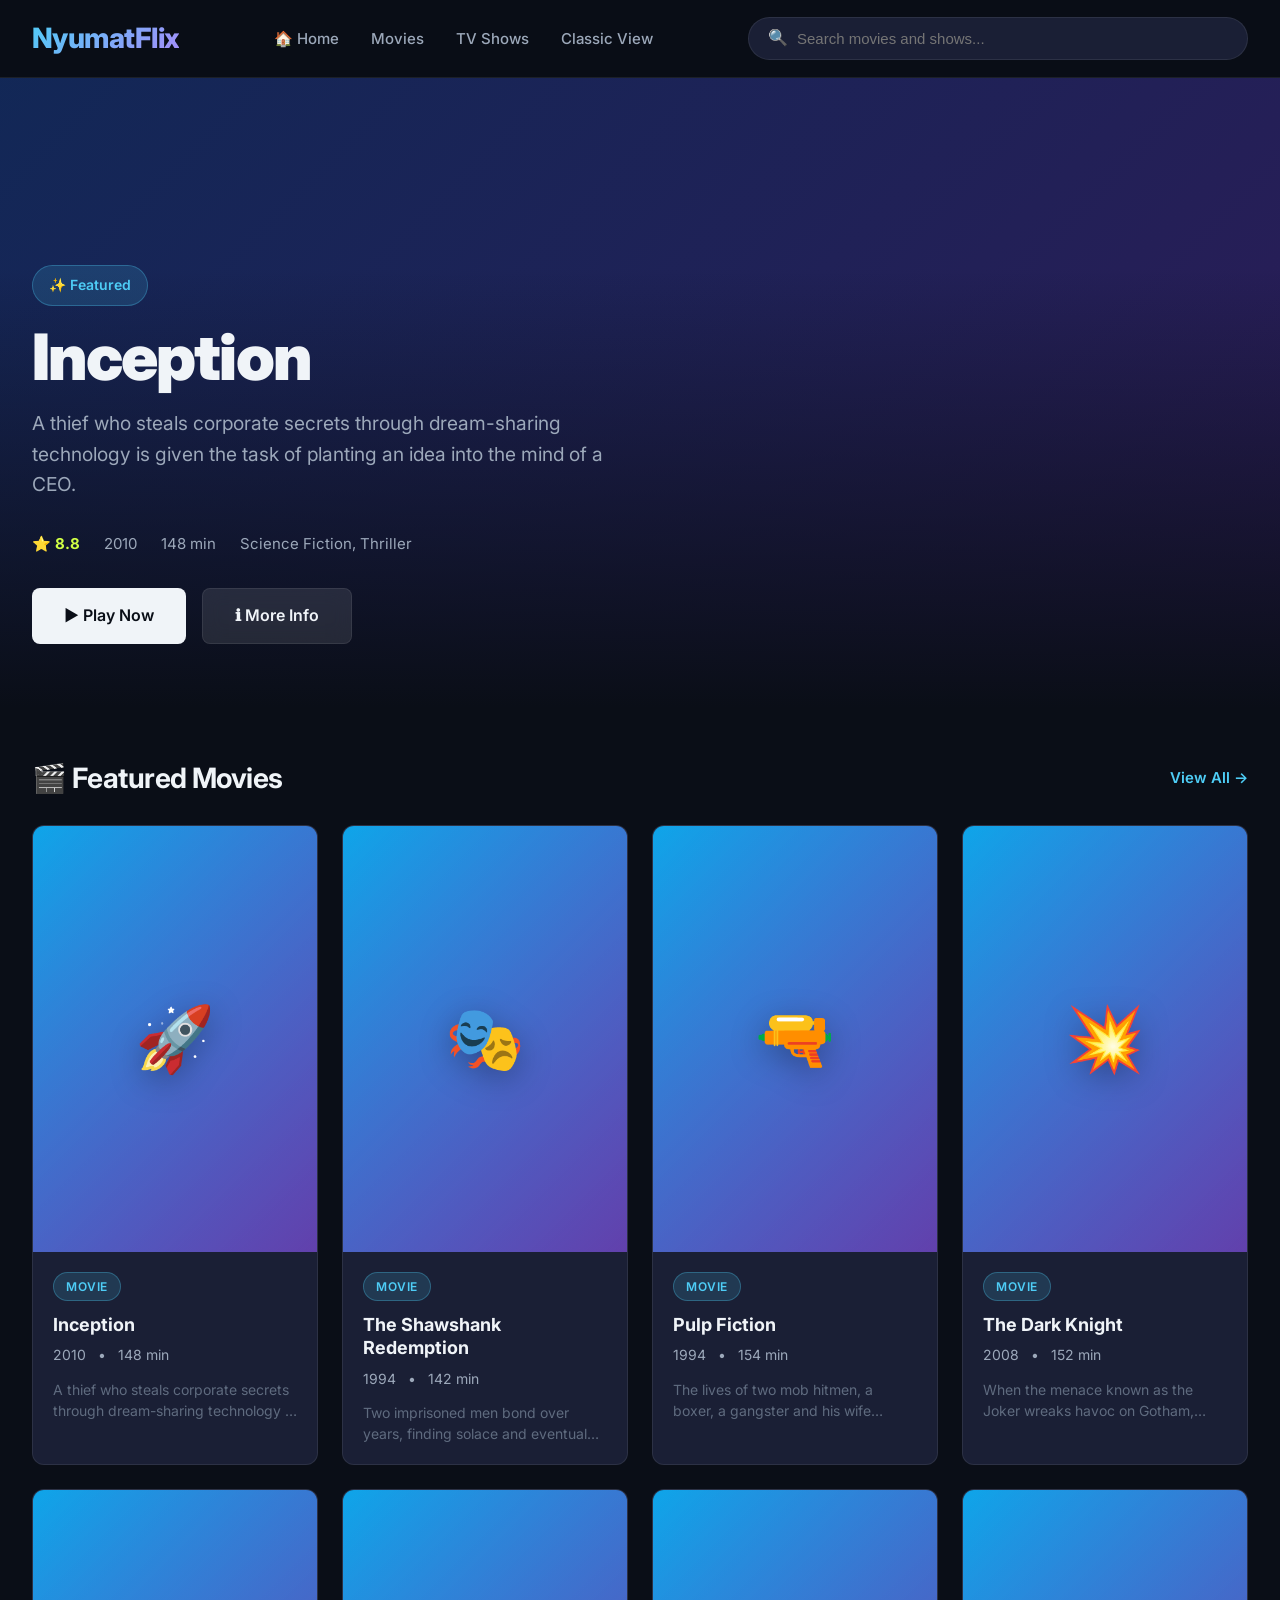
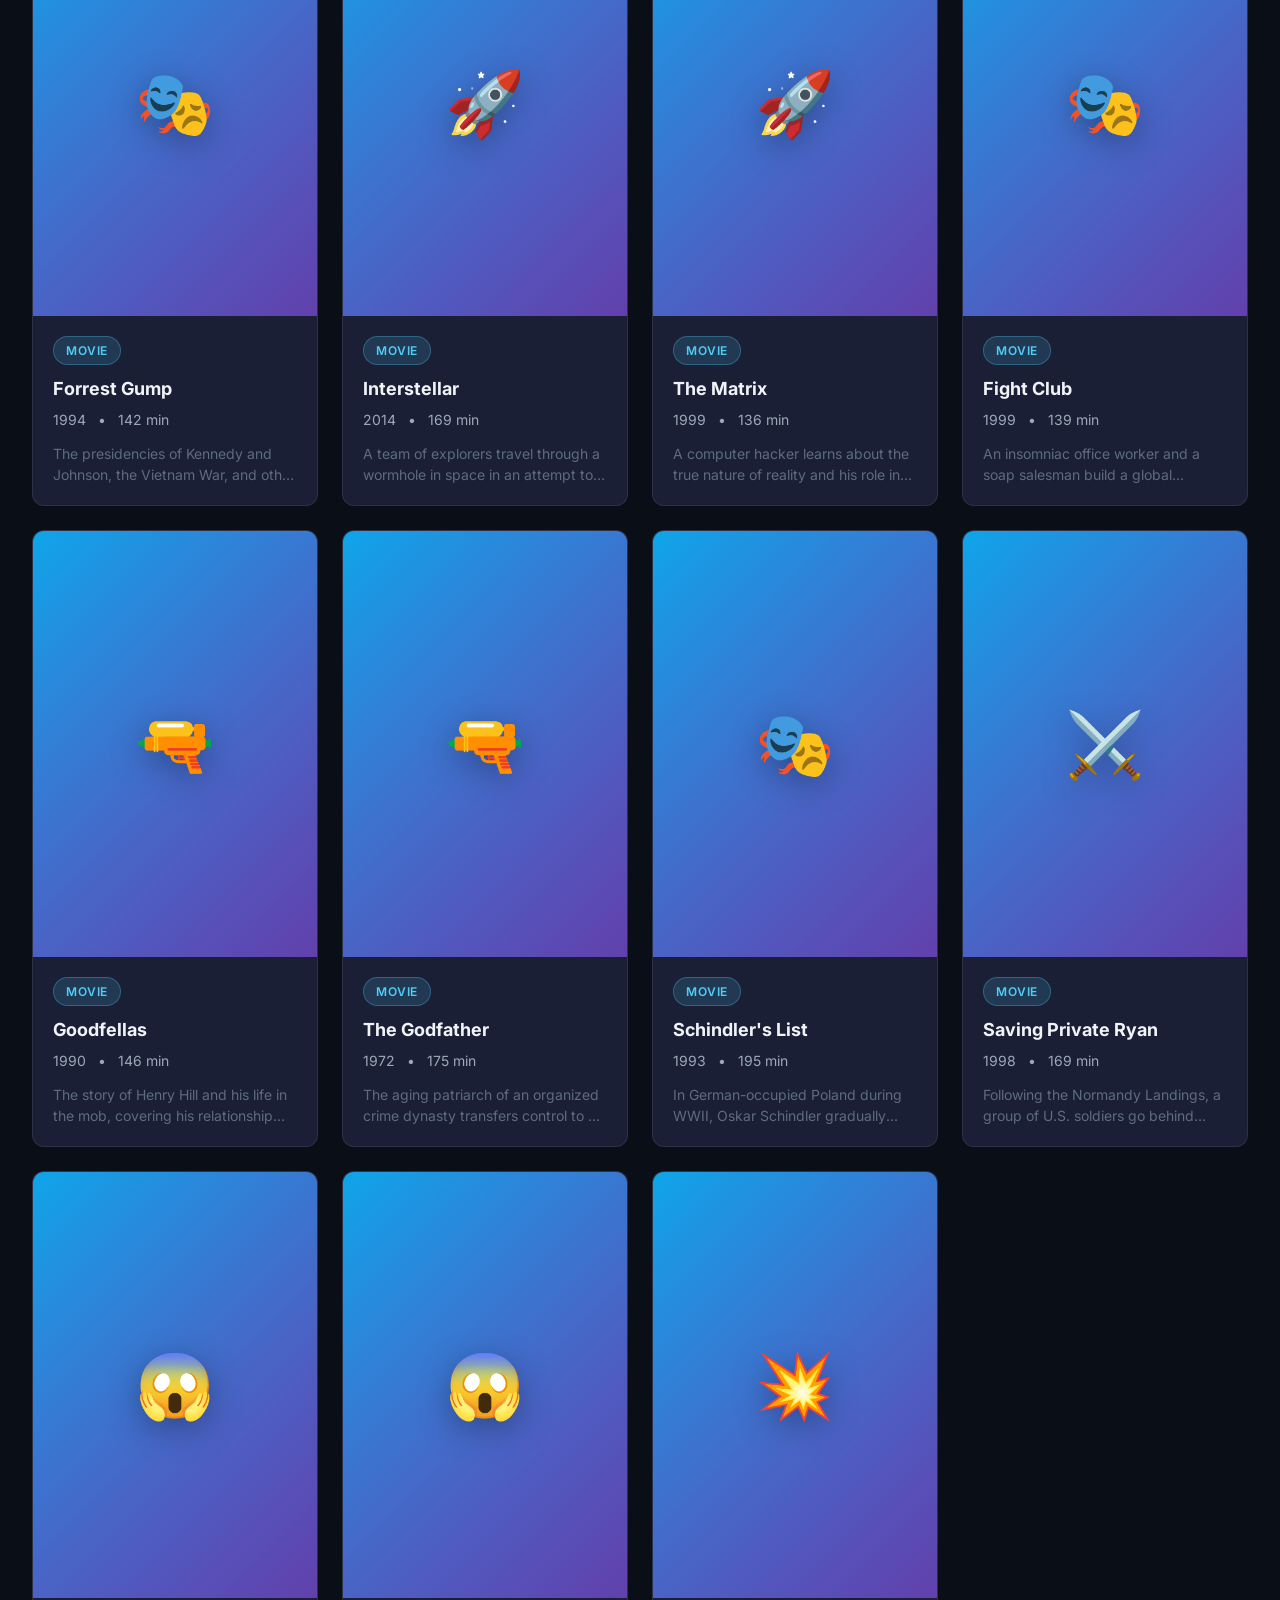
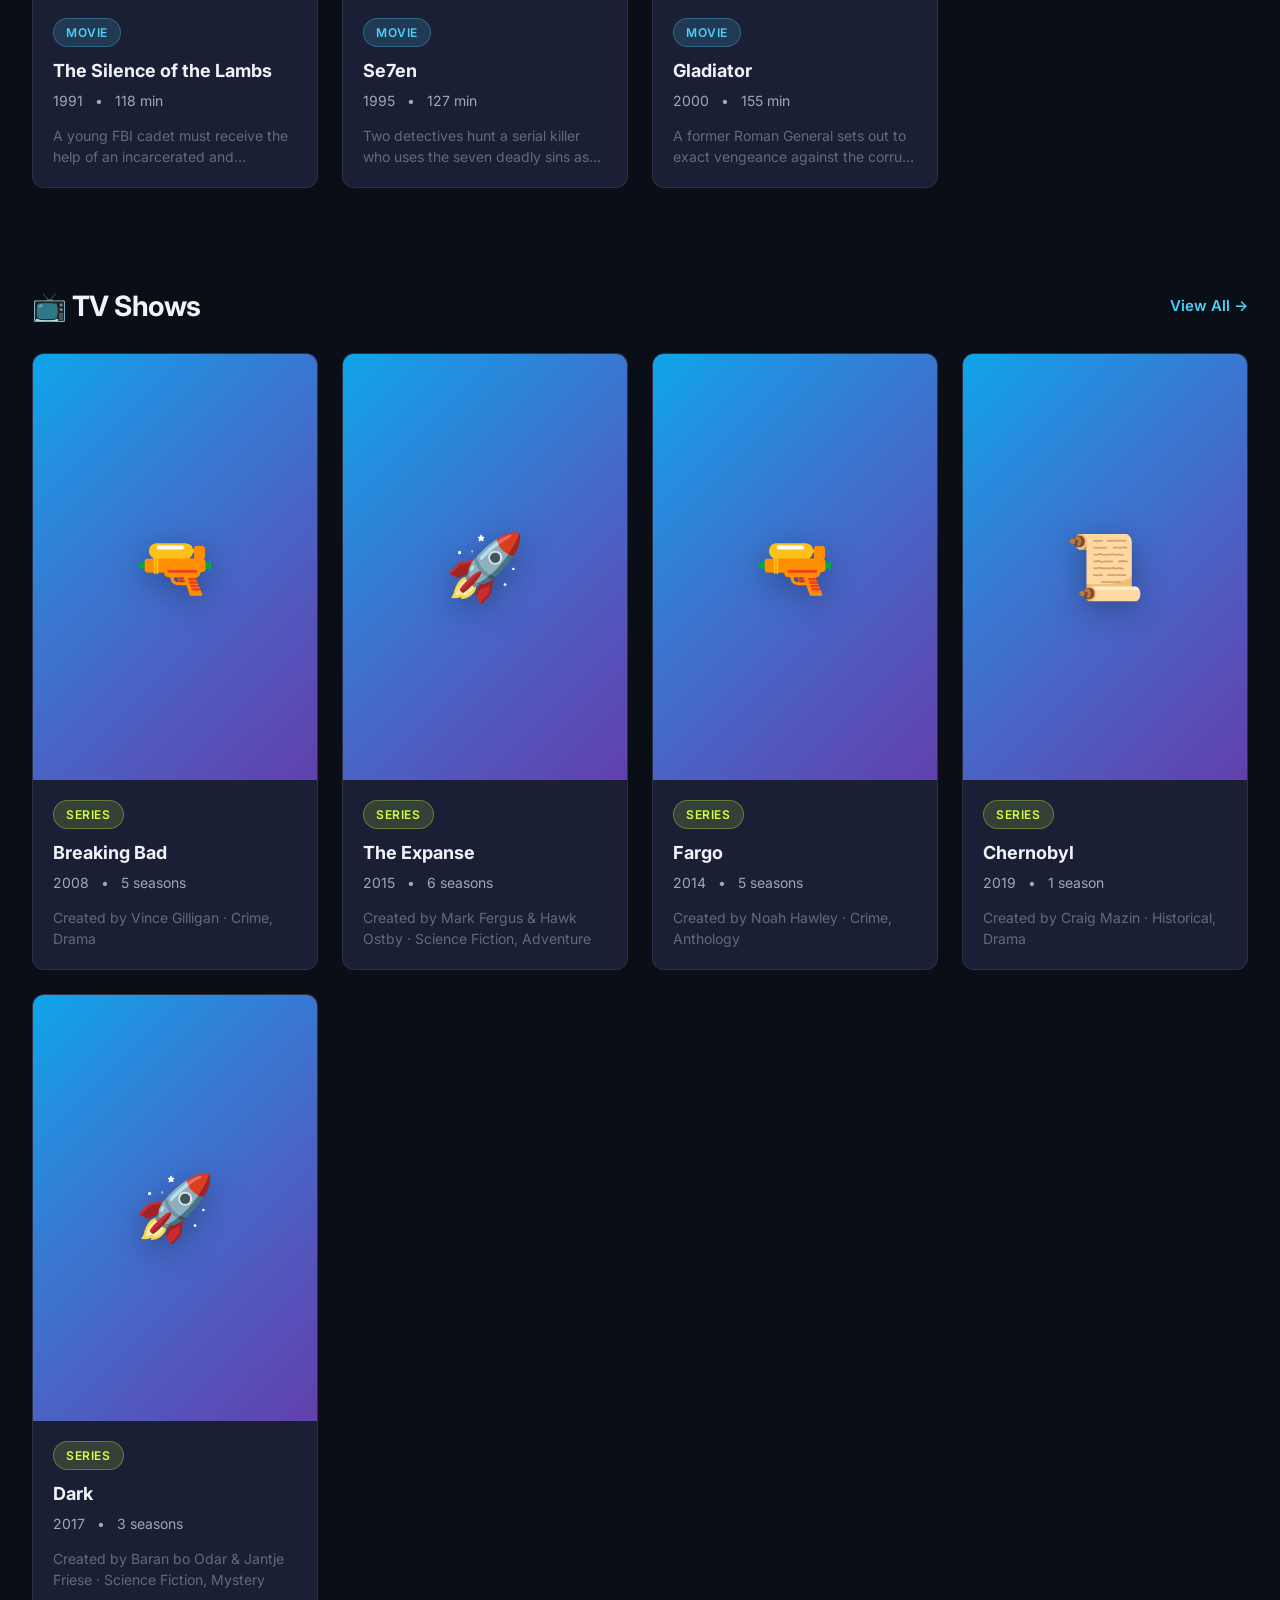
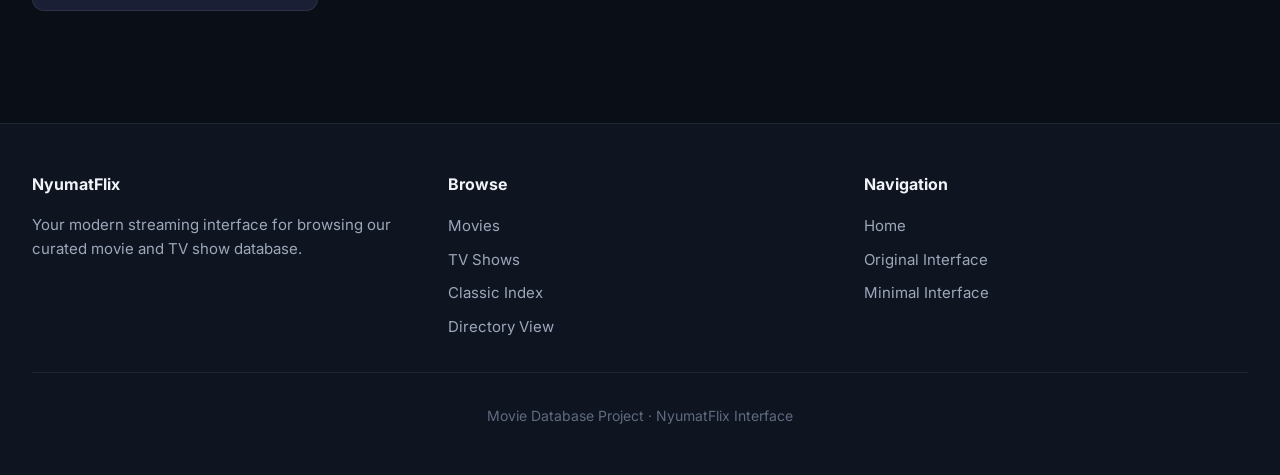
==== docs/erenflix.html @ 68221f4a "a" ====
<!DOCTYPE html>
<html lang="en">

<head>
    <meta charset="UTF-8">
    <meta name="viewport" content="width=device-width, initial-scale=1.0">
    <title>NyumatFlix · Watch Movies & TV Shows</title>
    <meta name="description"
        content="Browse our curated collection of movies and TV series in a modern, visually rich streaming interface.">
    <link rel="preconnect" href="https://fonts.googleapis.com">
    <link rel="preconnect" href="https://fonts.gstatic.com" crossorigin>
    <link href="https://fonts.googleapis.com/css2?family=Inter:wght@300;400;500;600;700;800;900&display=swap"
        rel="stylesheet">
    <style>
        :root {
            --bg: #0a0e17;
            --bg-secondary: #0f1421;
            --surface: #1a1f35;
            --surface-hover: #242b45;
            --text-primary: #f0f4f8;
            --text-secondary: #9ca8ba;
            --text-muted: #5f6b7f;
            --accent-blue: #4ecdf6;
            --accent-purple: #a78bfa;
            --accent-green: #d0ff45;
            --border: rgba(255, 255, 255, 0.08);
            --shadow: rgba(0, 0, 0, 0.5);
            --gradient-1: linear-gradient(135deg, #2563eb, #7c3aed);
            --gradient-2: linear-gradient(135deg, #0ea5e9, #8b5cf6);
            --gradient-3: linear-gradient(135deg, #ec4899, #f59e0b);
        }

        * {
            margin: 0;
            padding: 0;
            box-sizing: border-box;
        }

        html {
            scroll-behavior: smooth;
        }

        body {
            font-family: 'Inter', -apple-system, BlinkMacSystemFont, sans-serif;
            background: var(--bg);
            color: var(--text-primary);
            line-height: 1.6;
            overflow-x: hidden;
        }

        /* Navigation */
        nav {
            position: sticky;
            top: 0;
            z-index: 100;
            background: rgba(10, 14, 23, 0.95);
            backdrop-filter: blur(20px);
            border-bottom: 1px solid var(--border);
        }

        .nav-container {
            max-width: 1600px;
            margin: 0 auto;
            padding: 1rem 2rem;
            display: flex;
            align-items: center;
            justify-content: space-between;
            gap: 2rem;
        }

        .logo {
            font-size: 1.75rem;
            font-weight: 800;
            letter-spacing: -0.02em;
            background: linear-gradient(135deg, var(--accent-blue), var(--accent-purple));
            -webkit-background-clip: text;
            -webkit-text-fill-color: transparent;
            background-clip: text;
            text-decoration: none;
        }

        .nav-links {
            display: flex;
            gap: 2rem;
            list-style: none;
        }

        .nav-links a {
            color: var(--text-secondary);
            text-decoration: none;
            font-weight: 500;
            font-size: 0.9375rem;
            transition: color 0.3s ease;
        }

        .nav-links a:hover {
            color: var(--text-primary);
        }

        .search-box {
            flex: 1;
            max-width: 500px;
            position: relative;
        }

        .search-input {
            width: 100%;
            padding: 0.75rem 1.25rem 0.75rem 3rem;
            background: var(--surface);
            border: 1px solid var(--border);
            border-radius: 50px;
            color: var(--text-primary);
            font-size: 0.9375rem;
            transition: all 0.3s ease;
        }

        .search-input:focus {
            outline: none;
            border-color: var(--accent-blue);
            box-shadow: 0 0 0 3px rgba(78, 205, 246, 0.1);
        }

        .search-icon {
            position: absolute;
            left: 1.25rem;
            top: 50%;
            transform: translateY(-50%);
            color: var(--text-muted);
            pointer-events: none;
        }

        /* Hero Section */
        .hero {
            position: relative;
            height: 70vh;
            min-height: 500px;
            max-height: 800px;
            display: flex;
            align-items: flex-end;
            overflow: hidden;
        }

        .hero-bg {
            position: absolute;
            top: 0;
            left: 0;
            width: 100%;
            height: 100%;
            background: var(--gradient-1);
            opacity: 0.3;
        }

        .hero-gradient {
            position: absolute;
            bottom: 0;
            left: 0;
            width: 100%;
            height: 70%;
            background: linear-gradient(to top, var(--bg) 0%, transparent 100%);
        }

        .hero-content {
            position: relative;
            z-index: 2;
            max-width: 1600px;
            margin: 0 auto;
            padding: 0 2rem 4rem;
            width: 100%;
        }

        .hero-badge {
            display: inline-block;
            padding: 0.5rem 1rem;
            background: rgba(78, 205, 246, 0.15);
            border: 1px solid rgba(78, 205, 246, 0.3);
            border-radius: 50px;
            color: var(--accent-blue);
            font-size: 0.875rem;
            font-weight: 600;
            margin-bottom: 1rem;
        }

        .hero-title {
            font-size: clamp(2.5rem, 5vw, 4rem);
            font-weight: 900;
            letter-spacing: -0.03em;
            margin-bottom: 1rem;
            max-width: 800px;
            line-height: 1.1;
        }

        .hero-description {
            font-size: clamp(1rem, 1.5vw, 1.25rem);
            color: var(--text-secondary);
            max-width: 600px;
            margin-bottom: 2rem;
            line-height: 1.6;
        }

        .hero-meta {
            display: flex;
            align-items: center;
            gap: 1.5rem;
            flex-wrap: wrap;
            margin-bottom: 2rem;
        }

        .meta-item {
            display: flex;
            align-items: center;
            gap: 0.5rem;
            font-size: 0.9375rem;
            color: var(--text-secondary);
        }

        .rating {
            color: var(--accent-green);
            font-weight: 700;
        }

        .hero-buttons {
            display: flex;
            gap: 1rem;
            flex-wrap: wrap;
        }

        .btn {
            padding: 0.875rem 2rem;
            border-radius: 8px;
            font-weight: 600;
            font-size: 1rem;
            text-decoration: none;
            display: inline-flex;
            align-items: center;
            gap: 0.5rem;
            transition: all 0.3s ease;
            border: none;
            cursor: pointer;
        }

        .btn-primary {
            background: var(--text-primary);
            color: var(--bg);
        }

        .btn-primary:hover {
            background: var(--accent-blue);
            transform: translateY(-2px);
            box-shadow: 0 10px 30px rgba(78, 205, 246, 0.3);
        }

        .btn-secondary {
            background: rgba(255, 255, 255, 0.1);
            color: var(--text-primary);
            border: 1px solid var(--border);
            backdrop-filter: blur(10px);
        }

        .btn-secondary:hover {
            background: rgba(255, 255, 255, 0.15);
            transform: translateY(-2px);
        }

        /* Content Sections */
        .content-section {
            padding: 3rem 2rem;
            max-width: 1600px;
            margin: 0 auto;
        }

        .section-header {
            display: flex;
            justify-content: space-between;
            align-items: center;
            margin-bottom: 1.5rem;
        }

        .section-title {
            font-size: 1.75rem;
            font-weight: 700;
            letter-spacing: -0.02em;
        }

        .view-all {
            color: var(--accent-blue);
            text-decoration: none;
            font-size: 0.9375rem;
            font-weight: 600;
            display: flex;
            align-items: center;
            gap: 0.5rem;
            transition: gap 0.3s ease;
        }

        .view-all:hover {
            gap: 0.75rem;
        }

        /* Card Grid */
        .card-grid {
            display: grid;
            grid-template-columns: repeat(auto-fill, minmax(250px, 1fr));
            gap: 1.5rem;
        }

        .content-card {
            position: relative;
            background: var(--surface);
            border-radius: 12px;
            overflow: hidden;
            transition: all 0.3s cubic-bezier(0.4, 0, 0.2, 1);
            border: 1px solid var(--border);
            cursor: pointer;
        }

        .content-card:hover {
            transform: translateY(-8px);
            box-shadow: 0 20px 40px var(--shadow);
            border-color: var(--accent-blue);
        }

        .card-image {
            width: 100%;
            aspect-ratio: 2/3;
            background: var(--gradient-2);
            display: flex;
            align-items: center;
            justify-content: center;
            font-size: 4rem;
            position: relative;
            overflow: hidden;
        }

        .card-image::before {
            content: '';
            position: absolute;
            top: 0;
            left: 0;
            width: 100%;
            height: 100%;
            background: linear-gradient(135deg, transparent 0%, rgba(0, 0, 0, 0.3) 100%);
        }

        .card-content {
            padding: 1.25rem;
        }

        .card-type {
            display: inline-block;
            padding: 0.25rem 0.75rem;
            background: rgba(78, 205, 246, 0.15);
            border: 1px solid rgba(78, 205, 246, 0.3);
            border-radius: 50px;
            color: var(--accent-blue);
            font-size: 0.75rem;
            font-weight: 600;
            text-transform: uppercase;
            letter-spacing: 0.05em;
            margin-bottom: 0.75rem;
        }

        .card-type.series {
            background: rgba(208, 255, 69, 0.15);
            border-color: rgba(208, 255, 69, 0.3);
            color: var(--accent-green);
        }

        .card-title {
            font-size: 1.125rem;
            font-weight: 700;
            margin-bottom: 0.5rem;
            line-height: 1.3;
        }

        .card-meta {
            display: flex;
            align-items: center;
            gap: 0.75rem;
            font-size: 0.875rem;
            color: var(--text-secondary);
            margin-bottom: 0.75rem;
        }

        .card-description {
            font-size: 0.875rem;
            color: var(--text-muted);
            line-height: 1.5;
            display: -webkit-box;
            -webkit-line-clamp: 2;
            -webkit-box-orient: vertical;
            overflow: hidden;
        }

        /* Horizontal Scroll */
        .scroll-container {
            display: flex;
            gap: 1.5rem;
            overflow-x: auto;
            scroll-behavior: smooth;
            padding-bottom: 1rem;
            scrollbar-width: thin;
            scrollbar-color: var(--surface-hover) var(--surface);
        }

        .scroll-container::-webkit-scrollbar {
            height: 8px;
        }

        .scroll-container::-webkit-scrollbar-track {
            background: var(--surface);
            border-radius: 4px;
        }

        .scroll-container::-webkit-scrollbar-thumb {
            background: var(--surface-hover);
            border-radius: 4px;
        }

        .scroll-container::-webkit-scrollbar-thumb:hover {
            background: var(--text-muted);
        }

        .scroll-card {
            min-width: 280px;
            flex-shrink: 0;
        }

        /* Footer */
        footer {
            background: var(--bg-secondary);
            border-top: 1px solid var(--border);
            padding: 3rem 2rem;
            margin-top: 4rem;
        }

        .footer-content {
            max-width: 1600px;
            margin: 0 auto;
            display: grid;
            grid-template-columns: repeat(auto-fit, minmax(250px, 1fr));
            gap: 2rem;
        }

        .footer-section h3 {
            font-size: 1rem;
            font-weight: 700;
            margin-bottom: 1rem;
            color: var(--text-primary);
        }

        .footer-links {
            list-style: none;
            display: flex;
            flex-direction: column;
            gap: 0.5rem;
        }

        .footer-links a {
            color: var(--text-secondary);
            text-decoration: none;
            font-size: 0.9375rem;
            transition: color 0.3s ease;
        }

        .footer-links a:hover {
            color: var(--accent-blue);
        }

        .footer-bottom {
            max-width: 1600px;
            margin: 2rem auto 0;
            padding-top: 2rem;
            border-top: 1px solid var(--border);
            text-align: center;
            color: var(--text-muted);
            font-size: 0.875rem;
        }

        /* Responsive */
        @media (max-width: 768px) {
            .nav-container {
                padding: 1rem;
                flex-wrap: wrap;
            }

            .search-box {
                order: 3;
                width: 100%;
                max-width: none;
            }

            .nav-links {
                gap: 1rem;
                font-size: 0.875rem;
            }

            .hero-content {
                padding: 0 1rem 3rem;
            }

            .content-section {
                padding: 2rem 1rem;
            }

            .card-grid {
                grid-template-columns: repeat(auto-fill, minmax(180px, 1fr));
                gap: 1rem;
            }
        }

        /* Loading State */
        .loading {
            text-align: center;
            padding: 4rem 2rem;
            color: var(--text-secondary);
        }

        .spinner {
            width: 50px;
            height: 50px;
            border: 3px solid var(--border);
            border-top-color: var(--accent-blue);
            border-radius: 50%;
            animation: spin 1s linear infinite;
            margin: 0 auto 1rem;
        }

        @keyframes spin {
            to {
                transform: rotate(360deg);
            }
        }
    </style>
</head>

<body>
    <!-- Navigation -->
    <nav>
        <div class="nav-container">
            <a href="index.html" class="logo">NyumatFlix</a>
            <ul class="nav-links">
                <li><a href="index.html">🏠 Home</a></li>
                <li><a href="#movies">Movies</a></li>
                <li><a href="#series">TV Shows</a></li>
                <li><a href="original.html">Classic View</a></li>
            </ul>
            <div class="search-box">
                <span class="search-icon">🔍</span>
                <input type="search" class="search-input" id="searchInput" placeholder="Search movies and shows..."
                    autocomplete="off">
            </div>
        </div>
    </nav>

    <!-- Hero Section -->
    <section class="hero" id="hero">
        <div class="hero-bg"></div>
        <div class="hero-gradient"></div>
        <div class="hero-content">
            <span class="hero-badge">✨ Featured</span>
            <h1 class="hero-title" id="heroTitle">Loading...</h1>
            <p class="hero-description" id="heroDescription">Loading description...</p>
            <div class="hero-meta">
                <div class="meta-item">
                    <span class="rating" id="heroRating">⭐ 8.8</span>
                </div>
                <div class="meta-item" id="heroYear">2010</div>
                <div class="meta-item" id="heroDuration">148 min</div>
                <div class="meta-item" id="heroGenre">Thriller</div>
            </div>
            <div class="hero-buttons">
                <a href="#" class="btn btn-primary">
                    ▶ Play Now
                </a>
                <a href="#movies" class="btn btn-secondary">
                    ℹ More Info
                </a>
            </div>
        </div>
    </section>

    <!-- Movies Section -->
    <section class="content-section" id="movies">
        <div class="section-header">
            <h2 class="section-title">🎬 Featured Movies</h2>
            <a href="#" class="view-all">View All →</a>
        </div>
        <div class="card-grid" id="moviesGrid">
            <div class="loading">
                <div class="spinner"></div>
                <p>Loading movies...</p>
            </div>
        </div>
    </section>

    <!-- Series Section -->
    <section class="content-section" id="series">
        <div class="section-header">
            <h2 class="section-title">📺 TV Shows</h2>
            <a href="#" class="view-all">View All →</a>
        </div>
        <div class="card-grid" id="seriesGrid">
            <div class="loading">
                <div class="spinner"></div>
                <p>Loading TV shows...</p>
            </div>
        </div>
    </section>

    <!-- Footer -->
    <footer>
        <div class="footer-content">
            <div class="footer-section">
                <h3>NyumatFlix</h3>
                <p style="color: var(--text-secondary); font-size: 0.9375rem; line-height: 1.6;">
                    Your modern streaming interface for browsing our curated movie and TV show database.
                </p>
            </div>
            <div class="footer-section">
                <h3>Browse</h3>
                <ul class="footer-links">
                    <li><a href="#movies">Movies</a></li>
                    <li><a href="#series">TV Shows</a></li>
                    <li><a href="original.html">Classic Index</a></li>
                    <li><a href="sargarmi.html">Directory View</a></li>
                </ul>
            </div>
            <div class="footer-section">
                <h3>Navigation</h3>
                <ul class="footer-links">
                    <li><a href="index.html">Home</a></li>
                    <li><a href="original.html">Original Interface</a></li>
                    <li><a href="sargarmi.html">Minimal Interface</a></li>
                </ul>
            </div>
        </div>
        <div class="footer-bottom">
            <p>Movie Database Project · NyumatFlix Interface</p>
        </div>
    </footer>

    <script>
        // Genre mapping for movies
        const movieGenres = {
            "Inception": ["Science Fiction", "Thriller"],
            "The Shawshank Redemption": ["Drama"],
            "Pulp Fiction": ["Crime", "Drama"],
            "The Dark Knight": ["Action", "Crime"],
            "Forrest Gump": ["Drama", "Romance"],
            "Interstellar": ["Science Fiction", "Adventure"],
            "The Matrix": ["Science Fiction", "Action"],
            "Fight Club": ["Drama", "Thriller"],
            "Goodfellas": ["Crime", "Drama"],
            "The Godfather": ["Crime", "Drama"],
            "Schindler's List": ["Drama", "Historical"],
            "Saving Private Ryan": ["War", "Drama"],
            "The Silence of the Lambs": ["Thriller", "Crime"],
            "Se7en": ["Thriller", "Crime"],
            "Gladiator": ["Action", "Historical"]
        };

        const movieEmojis = {
            "Science Fiction": "🚀",
            "Drama": "🎭",
            "Crime": "🔫",
            "Action": "💥",
            "Thriller": "😱",
            "Romance": "❤️",
            "Adventure": "🗺️",
            "War": "⚔️",
            "Historical": "📜"
        };

        let allMovies = [];
        let allSeries = [];

        // Load data
        async function loadData() {
            try {
                const [moviesRes, seriesRes] = await Promise.all([
                    fetch('data/movies.json'),
                    fetch('data/series.json')
                ]);

                allMovies = await moviesRes.json();
                allSeries = await seriesRes.json();

                renderHero();
                renderMovies(allMovies);
                renderSeries(allSeries);
            } catch (error) {
                console.error('Error loading data:', error);
            }
        }

        // Render hero section
        function renderHero() {
            if (allMovies.length === 0) return;

            // Use first movie as featured
            const featured = allMovies[0];
            const genres = movieGenres[featured.title] || ["Drama"];

            document.getElementById('heroTitle').textContent = featured.title;
            document.getElementById('heroDescription').textContent = featured.plot_summary;
            document.getElementById('heroYear').textContent = featured.release_year;
            document.getElementById('heroDuration').textContent = `${featured.duration_minutes} min`;
            document.getElementById('heroGenre').textContent = genres.join(', ');
        }

        // Render movies
        function renderMovies(movies) {
            const grid = document.getElementById('moviesGrid');
            grid.innerHTML = '';

            movies.forEach(movie => {
                const genres = movieGenres[movie.title] || ["Unclassified"];
                const primaryGenre = genres[0];
                const emoji = movieEmojis[primaryGenre] || "🎬";

                const card = document.createElement('div');
                card.className = 'content-card';
                card.innerHTML = `
                    <div class="card-image">
                        <span style="filter: drop-shadow(0 8px 16px rgba(0,0,0,0.3));">${emoji}</span>
                    </div>
                    <div class="card-content">
                        <span class="card-type">Movie</span>
                        <h3 class="card-title">${movie.title}</h3>
                        <div class="card-meta">
                            <span>${movie.release_year}</span>
                            <span>•</span>
                            <span>${movie.duration_minutes} min</span>
                        </div>
                        <p class="card-description">${movie.plot_summary}</p>
                    </div>
                `;
                grid.appendChild(card);
            });
        }

        // Render series
        function renderSeries(series) {
            const grid = document.getElementById('seriesGrid');
            grid.innerHTML = '';

            series.forEach(show => {
                const primaryGenre = show.categories[0] || "Drama";
                const emoji = movieEmojis[primaryGenre] || "📺";

                const card = document.createElement('div');
                card.className = 'content-card';
                card.innerHTML = `
                    <div class="card-image">
                        <span style="filter: drop-shadow(0 8px 16px rgba(0,0,0,0.3));">${emoji}</span>
                    </div>
                    <div class="card-content">
                        <span class="card-type series">Series</span>
                        <h3 class="card-title">${show.title}</h3>
                        <div class="card-meta">
                            <span>${show.release_year}</span>
                            <span>•</span>
                            <span>${show.seasons} season${show.seasons > 1 ? 's' : ''}</span>
                        </div>
                        <p class="card-description">Created by ${show.steward} · ${show.categories.join(', ')}</p>
                    </div>
                `;
                grid.appendChild(card);
            });
        }

        // Search functionality
        document.getElementById('searchInput').addEventListener('input', (e) => {
            const query = e.target.value.toLowerCase().trim();

            if (!query) {
                renderMovies(allMovies);
                renderSeries(allSeries);
                return;
            }

            const filteredMovies = allMovies.filter(movie =>
                movie.title.toLowerCase().includes(query) ||
                movie.director_name.toLowerCase().includes(query) ||
                movie.plot_summary.toLowerCase().includes(query)
            );

            const filteredSeries = allSeries.filter(show =>
                show.title.toLowerCase().includes(query) ||
                show.steward.toLowerCase().includes(query) ||
                show.categories.some(cat => cat.toLowerCase().includes(query))
            );

            renderMovies(filteredMovies);
            renderSeries(filteredSeries);
        });

        // Load data on page load
        loadData();
    </script>
</body>

</html>
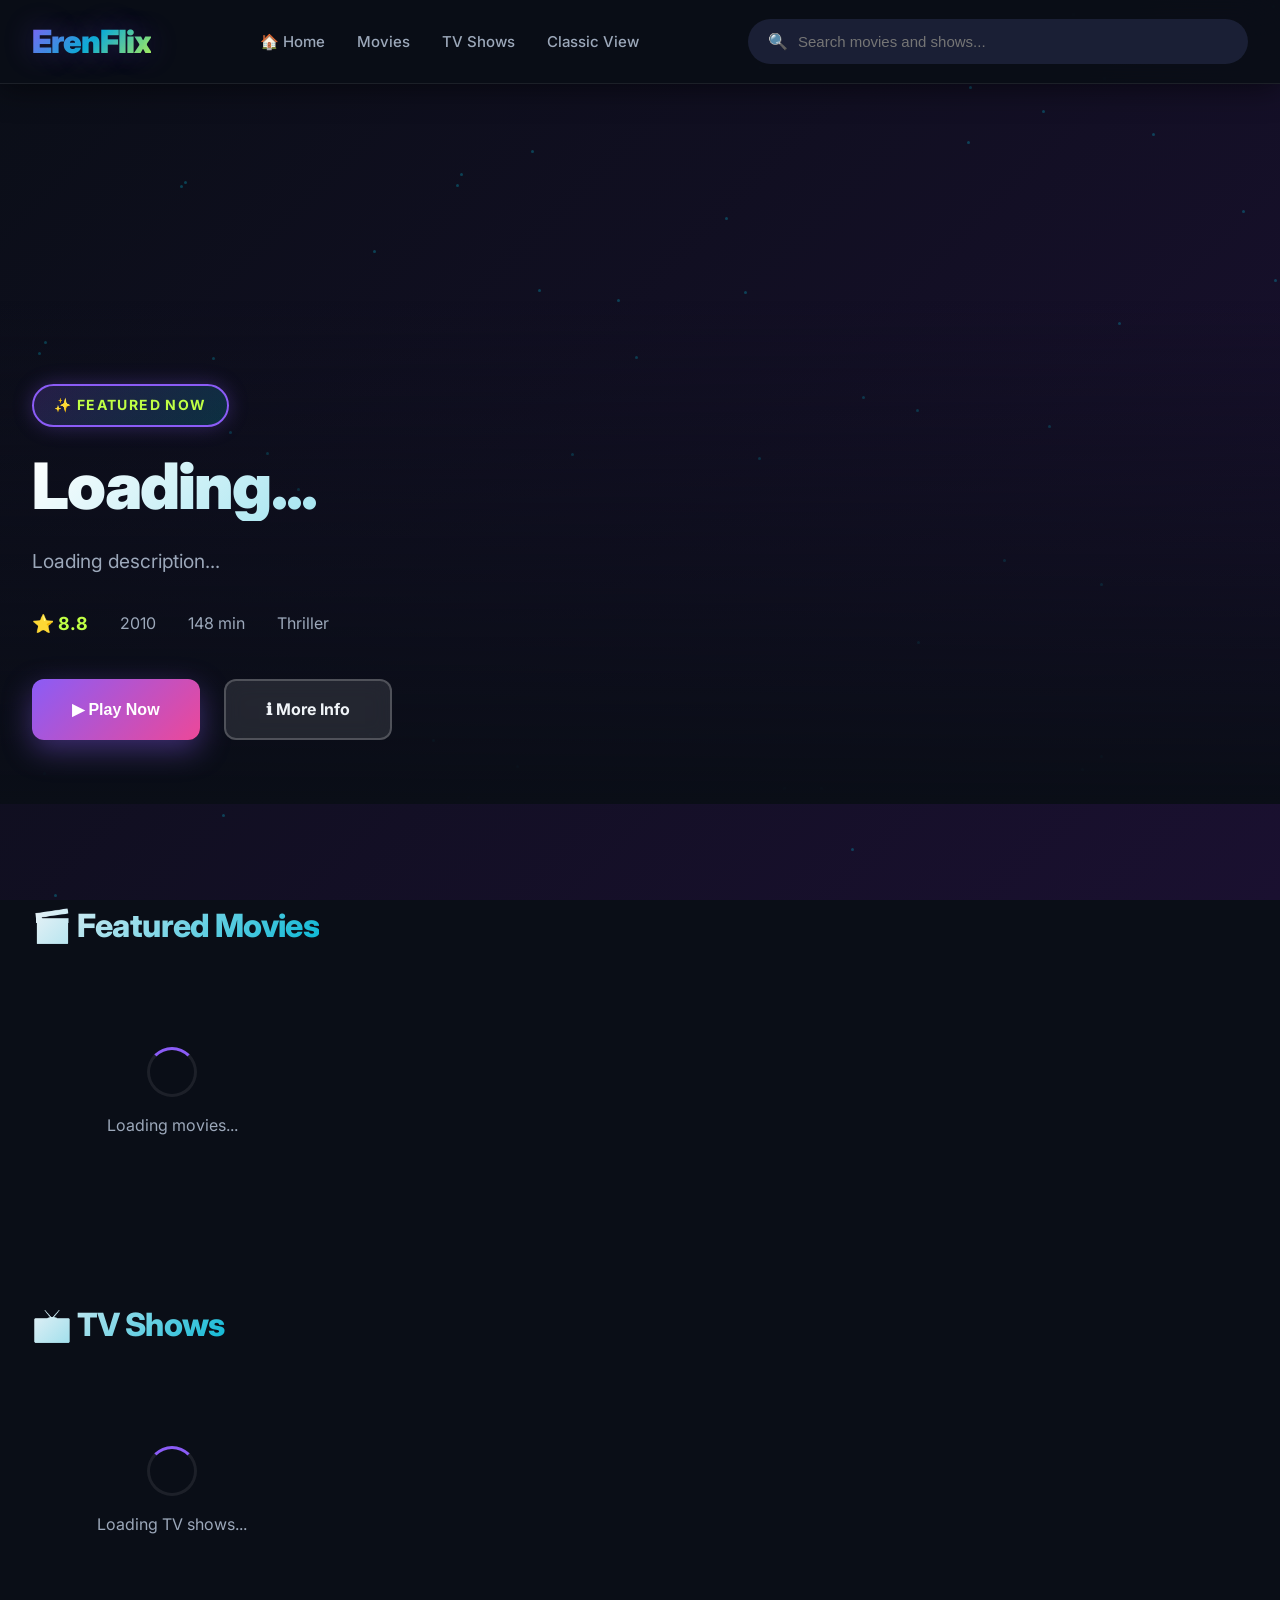
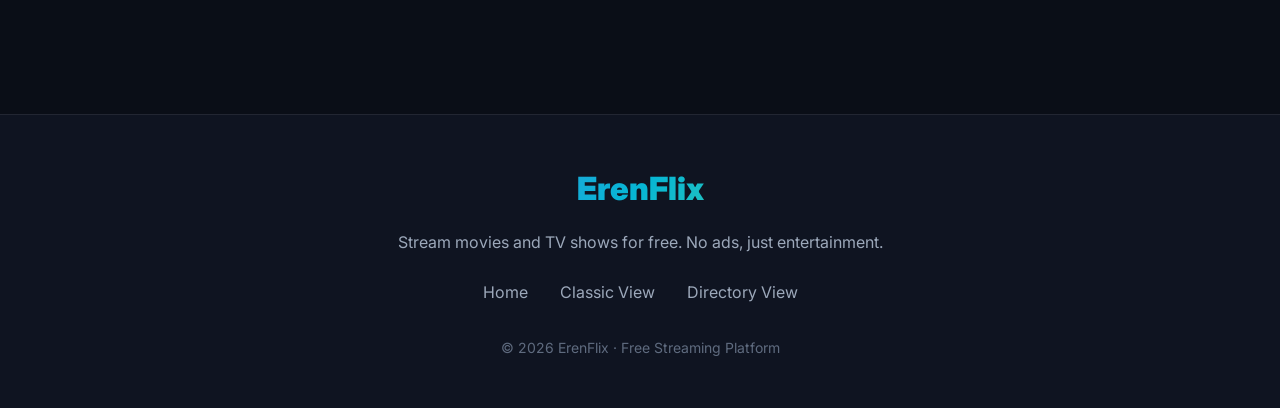
==== commit c014299b: "a" ====
--- a/docs/erenflix.html
+++ b/docs/erenflix.html
@@ -4,30 +4,33 @@
 <head>
     <meta charset="UTF-8">
     <meta name="viewport" content="width=device-width, initial-scale=1.0">
-    <title>NyumatFlix · Watch Movies & TV Shows</title>
+    <title>ErenFlix · Stream Movies & TV Shows Free</title>
     <meta name="description"
-        content="Browse our curated collection of movies and TV series in a modern, visually rich streaming interface.">
+        content="Stream movies and TV shows for free with ErenFlix. No ads, no subscriptions, just entertainment.">
     <link rel="preconnect" href="https://fonts.googleapis.com">
     <link rel="preconnect" href="https://fonts.gstatic.com" crossorigin>
     <link href="https://fonts.googleapis.com/css2?family=Inter:wght@300;400;500;600;700;800;900&display=swap"
         rel="stylesheet">
     <style>
         :root {
-            --bg: #0a0e17;
+            --bg-primary: #0a0e17;
             --bg-secondary: #0f1421;
             --surface: #1a1f35;
             --surface-hover: #242b45;
             --text-primary: #f0f4f8;
             --text-secondary: #9ca8ba;
             --text-muted: #5f6b7f;
-            --accent-blue: #4ecdf6;
-            --accent-purple: #a78bfa;
-            --accent-green: #d0ff45;
+
+            /* ErenFlix Brand Colors */
+            --erenflix-purple: #8b5cf6;
+            --erenflix-cyan: #06b6d4;
+            --erenflix-lime: #c0ff45;
+            --erenflix-pink: #ec4899;
+
             --border: rgba(255, 255, 255, 0.08);
             --shadow: rgba(0, 0, 0, 0.5);
-            --gradient-1: linear-gradient(135deg, #2563eb, #7c3aed);
-            --gradient-2: linear-gradient(135deg, #0ea5e9, #8b5cf6);
-            --gradient-3: linear-gradient(135deg, #ec4899, #f59e0b);
+            --glow-purple: rgba(139, 92, 246, 0.3);
+            --glow-cyan: rgba(6, 182, 212, 0.3);
         }
 
         * {
@@ -42,10 +45,76 @@
 
         body {
             font-family: 'Inter', -apple-system, BlinkMacSystemFont, sans-serif;
-            background: var(--bg);
+            background: var(--bg-primary);
             color: var(--text-primary);
             line-height: 1.6;
             overflow-x: hidden;
+        }
+
+        /* Animated Background */
+        .bg-animation {
+            position: fixed;
+            top: 0;
+            left: 0;
+            width: 100%;
+            height: 100%;
+            z-index: -1;
+            background: linear-gradient(135deg, #0a0e17 0%, #1a1030 50%, #0a0e17 100%);
+            background-size: 200% 200%;
+            animation: gradientShift 20s ease infinite;
+        }
+
+        @keyframes gradientShift {
+
+            0%,
+            100% {
+                background-position: 0% 50%;
+            }
+
+            50% {
+                background-position: 100% 50%;
+            }
+        }
+
+        /* Floating particles */
+        .particles {
+            position: fixed;
+            width: 100%;
+            height: 100%;
+            top: 0;
+            left: 0;
+            z-index: -1;
+            pointer-events: none;
+        }
+
+        .particle {
+            position: absolute;
+            width: 3px;
+            height: 3px;
+            background: var(--erenflix-cyan);
+            border-radius: 50%;
+            opacity: 0.3;
+            animation: float 15s ease-in-out infinite;
+        }
+
+        @keyframes float {
+
+            0%,
+            100% {
+                transform: translateY(0) translateX(0);
+            }
+
+            25% {
+                transform: translateY(-50px) translateX(20px);
+            }
+
+            50% {
+                transform: translateY(-100px) translateX(-10px);
+            }
+
+            75% {
+                transform: translateY(-50px) translateX(-20px);
+            }
         }
 
         /* Navigation */
@@ -56,6 +125,7 @@
             background: rgba(10, 14, 23, 0.95);
             backdrop-filter: blur(20px);
             border-bottom: 1px solid var(--border);
+            box-shadow: 0 4px 30px rgba(0, 0, 0, 0.5);
         }
 
         .nav-container {
@@ -69,14 +139,28 @@
         }
 
         .logo {
-            font-size: 1.75rem;
-            font-weight: 800;
-            letter-spacing: -0.02em;
-            background: linear-gradient(135deg, var(--accent-blue), var(--accent-purple));
+            font-size: 2rem;
+            font-weight: 900;
+            letter-spacing: -0.03em;
+            background: linear-gradient(135deg, var(--erenflix-purple), var(--erenflix-cyan), var(--erenflix-lime));
             -webkit-background-clip: text;
             -webkit-text-fill-color: transparent;
             background-clip: text;
             text-decoration: none;
+            text-shadow: 0 0 30px var(--glow-purple);
+            animation: pulse 2s ease-in-out infinite;
+        }
+
+        @keyframes pulse {
+
+            0%,
+            100% {
+                opacity: 1;
+            }
+
+            50% {
+                opacity: 0.8;
+            }
         }
 
         .nav-links {
@@ -90,11 +174,27 @@
             text-decoration: none;
             font-weight: 500;
             font-size: 0.9375rem;
-            transition: color 0.3s ease;
+            transition: all 0.3s ease;
+            position: relative;
+        }
+
+        .nav-links a::after {
+            content: '';
+            position: absolute;
+            bottom: -5px;
+            left: 0;
+            width: 0;
+            height: 2px;
+            background: var(--erenflix-cyan);
+            transition: width 0.3s ease;
         }
 
         .nav-links a:hover {
-            color: var(--text-primary);
+            color: var(--erenflix-cyan);
+        }
+
+        .nav-links a:hover::after {
+            width: 100%;
         }
 
         .search-box {
@@ -107,7 +207,7 @@
             width: 100%;
             padding: 0.75rem 1.25rem 0.75rem 3rem;
             background: var(--surface);
-            border: 1px solid var(--border);
+            border: 2px solid transparent;
             border-radius: 50px;
             color: var(--text-primary);
             font-size: 0.9375rem;
@@ -116,8 +216,8 @@
 
         .search-input:focus {
             outline: none;
-            border-color: var(--accent-blue);
-            box-shadow: 0 0 0 3px rgba(78, 205, 246, 0.1);
+            border-color: var(--erenflix-purple);
+            box-shadow: 0 0 20px var(--glow-purple);
         }
 
         .search-icon {
@@ -132,12 +232,13 @@
         /* Hero Section */
         .hero {
             position: relative;
-            height: 70vh;
-            min-height: 500px;
-            max-height: 800px;
+            height: 80vh;
+            min-height: 600px;
+            max-height: 900px;
             display: flex;
             align-items: flex-end;
             overflow: hidden;
+            margin-bottom: 3rem;
         }
 
         .hero-bg {
@@ -146,17 +247,18 @@
             left: 0;
             width: 100%;
             height: 100%;
-            background: var(--gradient-1);
-            opacity: 0.3;
-        }
-
-        .hero-gradient {
+            background-size: cover;
+            background-position: center;
+            filter: blur(0px);
+        }
+
+        .hero-overlay {
             position: absolute;
-            bottom: 0;
+            top: 0;
             left: 0;
             width: 100%;
-            height: 70%;
-            background: linear-gradient(to top, var(--bg) 0%, transparent 100%);
+            height: 100%;
+            background: linear-gradient(to top, var(--bg-primary) 0%, transparent 70%);
         }
 
         .hero-content {
@@ -170,95 +272,137 @@
 
         .hero-badge {
             display: inline-block;
-            padding: 0.5rem 1rem;
-            background: rgba(78, 205, 246, 0.15);
-            border: 1px solid rgba(78, 205, 246, 0.3);
+            padding: 0.5rem 1.25rem;
+            background: linear-gradient(135deg, rgba(139, 92, 246, 0.2), rgba(6, 182, 212, 0.2));
+            border: 2px solid var(--erenflix-purple);
             border-radius: 50px;
-            color: var(--accent-blue);
+            color: var(--erenflix-lime);
             font-size: 0.875rem;
-            font-weight: 600;
-            margin-bottom: 1rem;
+            font-weight: 700;
+            text-transform: uppercase;
+            letter-spacing: 0.1em;
+            margin-bottom: 1.5rem;
+            box-shadow: 0 0 20px var(--glow-purple);
+            animation: glow 2s ease-in-out infinite;
+        }
+
+        @keyframes glow {
+
+            0%,
+            100% {
+                box-shadow: 0 0 20px var(--glow-purple);
+            }
+
+            50% {
+                box-shadow: 0 0 40px var(--glow-cyan);
+            }
         }
 
         .hero-title {
-            font-size: clamp(2.5rem, 5vw, 4rem);
+            font-size: clamp(2.5rem, 5vw, 5rem);
             font-weight: 900;
             letter-spacing: -0.03em;
-            margin-bottom: 1rem;
-            max-width: 800px;
+            margin-bottom: 1.5rem;
+            max-width: 900px;
             line-height: 1.1;
+            background: linear-gradient(135deg, #ffffff, var(--erenflix-cyan));
+            -webkit-background-clip: text;
+            -webkit-text-fill-color: transparent;
+            background-clip: text;
         }
 
         .hero-description {
-            font-size: clamp(1rem, 1.5vw, 1.25rem);
+            font-size: clamp(1rem, 1.5vw, 1.375rem);
             color: var(--text-secondary);
-            max-width: 600px;
+            max-width: 700px;
             margin-bottom: 2rem;
-            line-height: 1.6;
+            line-height: 1.7;
         }
 
         .hero-meta {
             display: flex;
             align-items: center;
+            gap: 2rem;
+            flex-wrap: wrap;
+            margin-bottom: 2.5rem;
+        }
+
+        .meta-item {
+            display: flex;
+            align-items: center;
+            gap: 0.5rem;
+            font-size: 1rem;
+            color: var(--text-secondary);
+        }
+
+        .rating {
+            color: var(--erenflix-lime);
+            font-weight: 700;
+            font-size: 1.125rem;
+        }
+
+        .hero-buttons {
+            display: flex;
             gap: 1.5rem;
             flex-wrap: wrap;
-            margin-bottom: 2rem;
-        }
-
-        .meta-item {
-            display: flex;
-            align-items: center;
-            gap: 0.5rem;
-            font-size: 0.9375rem;
-            color: var(--text-secondary);
-        }
-
-        .rating {
-            color: var(--accent-green);
+        }
+
+        .btn {
+            padding: 1rem 2.5rem;
+            border-radius: 12px;
             font-weight: 700;
-        }
-
-        .hero-buttons {
-            display: flex;
-            gap: 1rem;
-            flex-wrap: wrap;
-        }
-
-        .btn {
-            padding: 0.875rem 2rem;
-            border-radius: 8px;
-            font-weight: 600;
             font-size: 1rem;
             text-decoration: none;
             display: inline-flex;
             align-items: center;
-            gap: 0.5rem;
+            gap: 0.75rem;
             transition: all 0.3s ease;
             border: none;
             cursor: pointer;
+            position: relative;
+            overflow: hidden;
+        }
+
+        .btn::before {
+            content: '';
+            position: absolute;
+            top: 50%;
+            left: 50%;
+            width: 0;
+            height: 0;
+            border-radius: 50%;
+            background: rgba(255, 255, 255, 0.3);
+            transform: translate(-50%, -50%);
+            transition: width 0.6s, height 0.6s;
+        }
+
+        .btn:hover::before {
+            width: 300px;
+            height: 300px;
         }
 
         .btn-primary {
-            background: var(--text-primary);
-            color: var(--bg);
+            background: linear-gradient(135deg, var(--erenflix-purple), var(--erenflix-pink));
+            color: white;
+            box-shadow: 0 10px 30px rgba(139, 92, 246, 0.4);
         }
 
         .btn-primary:hover {
-            background: var(--accent-blue);
-            transform: translateY(-2px);
-            box-shadow: 0 10px 30px rgba(78, 205, 246, 0.3);
+            transform: translateY(-3px);
+            box-shadow: 0 15px 40px rgba(139, 92, 246, 0.6);
         }
 
         .btn-secondary {
             background: rgba(255, 255, 255, 0.1);
             color: var(--text-primary);
-            border: 1px solid var(--border);
+            border: 2px solid rgba(255, 255, 255, 0.2);
             backdrop-filter: blur(10px);
         }
 
         .btn-secondary:hover {
             background: rgba(255, 255, 255, 0.15);
-            transform: translateY(-2px);
+            border-color: var(--erenflix-cyan);
+            transform: translateY(-3px);
         }
 
         /* Content Sections */
@@ -272,97 +416,147 @@
             display: flex;
             justify-content: space-between;
             align-items: center;
-            margin-bottom: 1.5rem;
+            margin-bottom: 2rem;
         }
 
         .section-title {
-            font-size: 1.75rem;
-            font-weight: 700;
+            font-size: 2rem;
+            font-weight: 800;
             letter-spacing: -0.02em;
-        }
-
-        .view-all {
-            color: var(--accent-blue);
-            text-decoration: none;
-            font-size: 0.9375rem;
-            font-weight: 600;
-            display: flex;
-            align-items: center;
-            gap: 0.5rem;
-            transition: gap 0.3s ease;
-        }
-
-        .view-all:hover {
-            gap: 0.75rem;
+            background: linear-gradient(135deg, var(--text-primary), var(--erenflix-cyan));
+            -webkit-background-clip: text;
+            -webkit-text-fill-color: transparent;
+            background-clip: text;
         }
 
         /* Card Grid */
         .card-grid {
             display: grid;
-            grid-template-columns: repeat(auto-fill, minmax(250px, 1fr));
-            gap: 1.5rem;
+            grid-template-columns: repeat(auto-fill, minmax(220px, 1fr));
+            gap: 2rem;
         }
 
         .content-card {
             position: relative;
             background: var(--surface);
-            border-radius: 12px;
+            border-radius: 16px;
             overflow: hidden;
-            transition: all 0.3s cubic-bezier(0.4, 0, 0.2, 1);
-            border: 1px solid var(--border);
+            transition: all 0.4s cubic-bezier(0.4, 0, 0.2, 1);
+            border: 2px solid transparent;
             cursor: pointer;
         }
 
-        .content-card:hover {
-            transform: translateY(-8px);
-            box-shadow: 0 20px 40px var(--shadow);
-            border-color: var(--accent-blue);
-        }
-
-        .card-image {
-            width: 100%;
-            aspect-ratio: 2/3;
-            background: var(--gradient-2);
-            display: flex;
-            align-items: center;
-            justify-content: center;
-            font-size: 4rem;
-            position: relative;
-            overflow: hidden;
-        }
-
-        .card-image::before {
+        .content-card::before {
             content: '';
             position: absolute;
             top: 0;
             left: 0;
+            right: 0;
+            bottom: 0;
+            background: linear-gradient(135deg, var(--erenflix-purple), var(--erenflix-cyan));
+            opacity: 0;
+            transition: opacity 0.4s ease;
+            z-index: 0;
+        }
+
+        .content-card:hover {
+            transform: translateY(-12px) scale(1.02);
+            border-color: var(--erenflix-purple);
+            box-shadow:
+                0 25px 50px var(--shadow),
+                0 0 60px var(--glow-purple);
+        }
+
+        .content-card:hover::before {
+            opacity: 0.1;
+        }
+
+        .card-poster {
+            width: 100%;
+            aspect-ratio: 2/3;
+            position: relative;
+            overflow: hidden;
+            background: linear-gradient(135deg, #1a1f35, #242b45);
+        }
+
+        .card-poster img {
             width: 100%;
             height: 100%;
-            background: linear-gradient(135deg, transparent 0%, rgba(0, 0, 0, 0.3) 100%);
+            object-fit: cover;
+            transition: transform 0.4s ease;
+        }
+
+        .content-card:hover .card-poster img {
+            transform: scale(1.1);
+        }
+
+        .play-overlay {
+            position: absolute;
+            top: 0;
+            left: 0;
+            width: 100%;
+            height: 100%;
+            background: rgba(0, 0, 0, 0.7);
+            display: flex;
+            align-items: center;
+            justify-content: center;
+            opacity: 0;
+            transition: opacity 0.3s ease;
+        }
+
+        .content-card:hover .play-overlay {
+            opacity: 1;
+        }
+
+        .play-btn-icon {
+            width: 60px;
+            height: 60px;
+            background: linear-gradient(135deg, var(--erenflix-purple), var(--erenflix-pink));
+            border-radius: 50%;
+            display: flex;
+            align-items: center;
+            justify-content: center;
+            font-size: 1.5rem;
+            box-shadow: 0 10px 30px rgba(139, 92, 246, 0.6);
+            animation: pulse-play 2s ease-in-out infinite;
+        }
+
+        @keyframes pulse-play {
+
+            0%,
+            100% {
+                transform: scale(1);
+            }
+
+            50% {
+                transform: scale(1.1);
+            }
         }
 
         .card-content {
             padding: 1.25rem;
+            position: relative;
+            z-index: 1;
         }
 
         .card-type {
             display: inline-block;
-            padding: 0.25rem 0.75rem;
-            background: rgba(78, 205, 246, 0.15);
-            border: 1px solid rgba(78, 205, 246, 0.3);
+            padding: 0.25rem 0.875rem;
+            background: linear-gradient(135deg, rgba(139, 92, 246, 0.2), rgba(6, 182, 212, 0.2));
+            border: 1px solid var(--erenflix-purple);
             border-radius: 50px;
-            color: var(--accent-blue);
+            color: var(--erenflix-cyan);
             font-size: 0.75rem;
-            font-weight: 600;
+            font-weight: 700;
             text-transform: uppercase;
             letter-spacing: 0.05em;
             margin-bottom: 0.75rem;
         }
 
         .card-type.series {
-            background: rgba(208, 255, 69, 0.15);
-            border-color: rgba(208, 255, 69, 0.3);
-            color: var(--accent-green);
+            background: linear-gradient(135deg, rgba(192, 255, 69, 0.2), rgba(6, 182, 212, 0.2));
+            border-color: var(--erenflix-lime);
+            color: var(--erenflix-lime);
         }
 
         .card-title {
@@ -370,6 +564,7 @@
             font-weight: 700;
             margin-bottom: 0.5rem;
             line-height: 1.3;
+            color: var(--text-primary);
         }
 
         .card-meta {
@@ -378,51 +573,88 @@
             gap: 0.75rem;
             font-size: 0.875rem;
             color: var(--text-secondary);
-            margin-bottom: 0.75rem;
-        }
-
-        .card-description {
-            font-size: 0.875rem;
-            color: var(--text-muted);
-            line-height: 1.5;
-            display: -webkit-box;
-            -webkit-line-clamp: 2;
-            -webkit-box-orient: vertical;
+        }
+
+        .card-rating {
+            color: var(--erenflix-lime);
+            font-weight: 700;
+        }
+
+        /* Stream Modal */
+        .modal {
+            display: none;
+            position: fixed;
+            top: 0;
+            left: 0;
+            width: 100%;
+            height: 100%;
+            background: rgba(0, 0, 0, 0.95);
+            z-index: 1000;
+            align-items: center;
+            justify-content: center;
+            backdrop-filter: blur(10px);
+        }
+
+        .modal.active {
+            display: flex;
+        }
+
+        .modal-content {
+            width: 90%;
+            max-width: 1200px;
+            background: var(--surface);
+            border-radius: 24px;
+            padding: 2rem;
+            position: relative;
+            border: 2px solid var(--erenflix-purple);
+            box-shadow: 0 0 60px var(--glow-purple);
+        }
+
+        .modal-header {
+            display: flex;
+            justify-content: space-between;
+            align-items: center;
+            margin-bottom: 1.5rem;
+        }
+
+        .modal-title {
+            font-size: 1.75rem;
+            font-weight: 800;
+            background: linear-gradient(135deg, var(--erenflix-purple), var(--erenflix-cyan));
+            -webkit-background-clip: text;
+            -webkit-text-fill-color: transparent;
+            background-clip: text;
+        }
+
+        .close-modal {
+            width: 40px;
+            height: 40px;
+            background: rgba(255, 255, 255, 0.1);
+            border: none;
+            border-radius: 50%;
+            color: var(--text-primary);
+            font-size: 1.5rem;
+            cursor: pointer;
+            transition: all 0.3s ease;
+        }
+
+        .close-modal:hover {
+            background: var(--erenflix-purple);
+            transform: rotate(90deg);
+        }
+
+        .player-wrapper {
+            width: 100%;
+            aspect-ratio: 16/9;
+            background: #000;
+            border-radius: 12px;
             overflow: hidden;
         }
 
-        /* Horizontal Scroll */
-        .scroll-container {
-            display: flex;
-            gap: 1.5rem;
-            overflow-x: auto;
-            scroll-behavior: smooth;
-            padding-bottom: 1rem;
-            scrollbar-width: thin;
-            scrollbar-color: var(--surface-hover) var(--surface);
-        }
-
-        .scroll-container::-webkit-scrollbar {
-            height: 8px;
-        }
-
-        .scroll-container::-webkit-scrollbar-track {
-            background: var(--surface);
-            border-radius: 4px;
-        }
-
-        .scroll-container::-webkit-scrollbar-thumb {
-            background: var(--surface-hover);
-            border-radius: 4px;
-        }
-
-        .scroll-container::-webkit-scrollbar-thumb:hover {
-            background: var(--text-muted);
-        }
-
-        .scroll-card {
-            min-width: 280px;
-            flex-shrink: 0;
+        .player-wrapper iframe {
+            width: 100%;
+            height: 100%;
+            border: none;
         }
 
         /* Footer */
@@ -436,44 +668,58 @@
         .footer-content {
             max-width: 1600px;
             margin: 0 auto;
-            display: grid;
-            grid-template-columns: repeat(auto-fit, minmax(250px, 1fr));
+            text-align: center;
+        }
+
+        .footer-logo {
+            font-size: 2rem;
+            font-weight: 900;
+            background: linear-gradient(135deg, var(--erenflix-purple), var(--erenflix-cyan), var(--erenflix-lime));
+            -webkit-background-clip: text;
+            -webkit-text-fill-color: transparent;
+            background-clip: text;
+            margin-bottom: 1rem;
+        }
+
+        .footer-links {
+            display: flex;
+            justify-content: center;
             gap: 2rem;
-        }
-
-        .footer-section h3 {
-            font-size: 1rem;
-            font-weight: 700;
-            margin-bottom: 1rem;
-            color: var(--text-primary);
-        }
-
-        .footer-links {
-            list-style: none;
-            display: flex;
-            flex-direction: column;
-            gap: 0.5rem;
+            margin: 1.5rem 0;
+            flex-wrap: wrap;
         }
 
         .footer-links a {
             color: var(--text-secondary);
             text-decoration: none;
-            font-size: 0.9375rem;
             transition: color 0.3s ease;
         }
 
         .footer-links a:hover {
-            color: var(--accent-blue);
-        }
-
-        .footer-bottom {
-            max-width: 1600px;
-            margin: 2rem auto 0;
-            padding-top: 2rem;
-            border-top: 1px solid var(--border);
+            color: var(--erenflix-cyan);
+        }
+
+        /* Loading State */
+        .loading {
             text-align: center;
-            color: var(--text-muted);
-            font-size: 0.875rem;
+            padding: 4rem 2rem;
+            color: var(--text-secondary);
+        }
+
+        .spinner {
+            width: 50px;
+            height: 50px;
+            border: 3px solid var(--border);
+            border-top-color: var(--erenflix-purple);
+            border-radius: 50%;
+            animation: spin 1s linear infinite;
+            margin: 0 auto 1rem;
+        }
+
+        @keyframes spin {
+            to {
+                transform: rotate(360deg);
+            }
         }
 
         /* Responsive */
@@ -489,11 +735,6 @@
                 max-width: none;
             }
 
-            .nav-links {
-                gap: 1rem;
-                font-size: 0.875rem;
-            }
-
             .hero-content {
                 padding: 0 1rem 3rem;
             }
@@ -503,41 +744,22 @@
             }
 
             .card-grid {
-                grid-template-columns: repeat(auto-fill, minmax(180px, 1fr));
+                grid-template-columns: repeat(auto-fill, minmax(150px, 1fr));
                 gap: 1rem;
-            }
-        }
-
-        /* Loading State */
-        .loading {
-            text-align: center;
-            padding: 4rem 2rem;
-            color: var(--text-secondary);
-        }
-
-        .spinner {
-            width: 50px;
-            height: 50px;
-            border: 3px solid var(--border);
-            border-top-color: var(--accent-blue);
-            border-radius: 50%;
-            animation: spin 1s linear infinite;
-            margin: 0 auto 1rem;
-        }
-
-        @keyframes spin {
-            to {
-                transform: rotate(360deg);
             }
         }
     </style>
 </head>
 
 <body>
+    <!-- Animated Background -->
+    <div class="bg-animation"></div>
+    <div class="particles" id="particles"></div>
+
     <!-- Navigation -->
     <nav>
         <div class="nav-container">
-            <a href="index.html" class="logo">NyumatFlix</a>
+            <a href="index.html" class="logo">ErenFlix</a>
             <ul class="nav-links">
                 <li><a href="index.html">🏠 Home</a></li>
                 <li><a href="#movies">Movies</a></li>
@@ -554,10 +776,10 @@
 
     <!-- Hero Section -->
     <section class="hero" id="hero">
-        <div class="hero-bg"></div>
-        <div class="hero-gradient"></div>
+        <div class="hero-bg" id="heroBg"></div>
+        <div class="hero-overlay"></div>
         <div class="hero-content">
-            <span class="hero-badge">✨ Featured</span>
+            <span class="hero-badge">✨ Featured Now</span>
             <h1 class="hero-title" id="heroTitle">Loading...</h1>
             <p class="hero-description" id="heroDescription">Loading description...</p>
             <div class="hero-meta">
@@ -569,9 +791,9 @@
                 <div class="meta-item" id="heroGenre">Thriller</div>
             </div>
             <div class="hero-buttons">
-                <a href="#" class="btn btn-primary">
+                <button class="btn btn-primary" id="heroPlayBtn">
                     ▶ Play Now
-                </a>
+                </button>
                 <a href="#movies" class="btn btn-secondary">
                     ℹ More Info
                 </a>
@@ -583,7 +805,6 @@
     <section class="content-section" id="movies">
         <div class="section-header">
             <h2 class="section-title">🎬 Featured Movies</h2>
-            <a href="#" class="view-all">View All →</a>
         </div>
         <div class="card-grid" id="moviesGrid">
             <div class="loading">
@@ -597,7 +818,6 @@
     <section class="content-section" id="series">
         <div class="section-header">
             <h2 class="section-title">📺 TV Shows</h2>
-            <a href="#" class="view-all">View All →</a>
         </div>
         <div class="card-grid" id="seriesGrid">
             <div class="loading">
@@ -607,84 +827,67 @@
         </div>
     </section>
 
+    <!-- Stream Modal -->
+    <div class="modal" id="streamModal">
+        <div class="modal-content">
+            <div class="modal-header">
+                <h3 class="modal-title" id="modalTitle">Now Playing</h3>
+                <button class="close-modal" onclick="closeModal()">×</button>
+            </div>
+            <div class="player-wrapper">
+                <iframe id="player" allowfullscreen></iframe>
+            </div>
+        </div>
+    </div>
+
     <!-- Footer -->
     <footer>
         <div class="footer-content">
-            <div class="footer-section">
-                <h3>NyumatFlix</h3>
-                <p style="color: var(--text-secondary); font-size: 0.9375rem; line-height: 1.6;">
-                    Your modern streaming interface for browsing our curated movie and TV show database.
-                </p>
+            <div class="footer-logo">ErenFlix</div>
+            <p style="color: var(--text-secondary); margin: 1rem 0;">Stream movies and TV shows for free. No ads, just
+                entertainment.</p>
+            <div class="footer-links">
+                <a href="index.html">Home</a>
+                <a href="original.html">Classic View</a>
+                <a href="sargarmi.html">Directory View</a>
             </div>
-            <div class="footer-section">
-                <h3>Browse</h3>
-                <ul class="footer-links">
-                    <li><a href="#movies">Movies</a></li>
-                    <li><a href="#series">TV Shows</a></li>
-                    <li><a href="original.html">Classic Index</a></li>
-                    <li><a href="sargarmi.html">Directory View</a></li>
-                </ul>
-            </div>
-            <div class="footer-section">
-                <h3>Navigation</h3>
-                <ul class="footer-links">
-                    <li><a href="index.html">Home</a></li>
-                    <li><a href="original.html">Original Interface</a></li>
-                    <li><a href="sargarmi.html">Minimal Interface</a></li>
-                </ul>
-            </div>
-        </div>
-        <div class="footer-bottom">
-            <p>Movie Database Project · NyumatFlix Interface</p>
+            <p style="color: var(--text-muted); font-size: 0.875rem; margin-top: 2rem;">© 2026 ErenFlix · Free Streaming
+                Platform</p>
         </div>
     </footer>
 
     <script>
-        // Genre mapping for movies
-        const movieGenres = {
-            "Inception": ["Science Fiction", "Thriller"],
-            "The Shawshank Redemption": ["Drama"],
-            "Pulp Fiction": ["Crime", "Drama"],
-            "The Dark Knight": ["Action", "Crime"],
-            "Forrest Gump": ["Drama", "Romance"],
-            "Interstellar": ["Science Fiction", "Adventure"],
-            "The Matrix": ["Science Fiction", "Action"],
-            "Fight Club": ["Drama", "Thriller"],
-            "Goodfellas": ["Crime", "Drama"],
-            "The Godfather": ["Crime", "Drama"],
-            "Schindler's List": ["Drama", "Historical"],
-            "Saving Private Ryan": ["War", "Drama"],
-            "The Silence of the Lambs": ["Thriller", "Crime"],
-            "Se7en": ["Thriller", "Crime"],
-            "Gladiator": ["Action", "Historical"]
-        };
-
-        const movieEmojis = {
-            "Science Fiction": "🚀",
-            "Drama": "🎭",
-            "Crime": "🔫",
-            "Action": "💥",
-            "Thriller": "😱",
-            "Romance": "❤️",
-            "Adventure": "🗺️",
-            "War": "⚔️",
-            "Historical": "📜"
-        };
-
+        const TMDB_IMAGE_BASE = 'https://image.tmdb.org/t/p/';
         let allMovies = [];
         let allSeries = [];
+        let featuredMovie = null;
+
+        // Create particles
+        function createParticles() {
+            const container = document.getElementById('particles');
+            for (let i = 0; i < 50; i++) {
+                const particle = document.createElement('div');
+                particle.className = 'particle';
+                particle.style.left = Math.random() * 100 + '%';
+                particle.style.top = Math.random() * 100 + '%';
+                particle.style.animationDelay = Math.random() * 15 + 's';
+                particle.style.animationDuration = (15 + Math.random() * 10) + 's';
+                container.appendChild(particle);
+            }
+        }
 
         // Load data
         async function loadData() {
             try {
                 const [moviesRes, seriesRes] = await Promise.all([
-                    fetch('data/movies.json'),
-                    fetch('data/series.json')
+                    fetch('data/movies_extended.json'),
+                    fetch('data/series_extended.json')
                 ]);
 
                 allMovies = await moviesRes.json();
                 allSeries = await seriesRes.json();
 
+                featuredMovie = allMovies[0];
                 renderHero();
                 renderMovies(allMovies);
                 renderSeries(allSeries);
@@ -693,19 +896,21 @@
             }
         }
 
-        // Render hero section
+        // Render hero
         function renderHero() {
-            if (allMovies.length === 0) return;
-
-            // Use first movie as featured
-            const featured = allMovies[0];
-            const genres = movieGenres[featured.title] || ["Drama"];
-
-            document.getElementById('heroTitle').textContent = featured.title;
-            document.getElementById('heroDescription').textContent = featured.plot_summary;
-            document.getElementById('heroYear').textContent = featured.release_year;
-            document.getElementById('heroDuration').textContent = `${featured.duration_minutes} min`;
-            document.getElementById('heroGenre').textContent = genres.join(', ');
+            if (!featuredMovie) return;
+
+            const backdropUrl = `${TMDB_IMAGE_BASE}original${featuredMovie.backdrop}`;
+            document.getElementById('heroBg').style.backgroundImage = `linear-gradient(to right, rgba(10,14,23,0.9) 30%, transparent 70%), url('${backdropUrl}')`;
+
+            document.getElementById('heroTitle').textContent = featuredMovie.title;
+            document.getElementById('heroDescription').textContent = featuredMovie.overview;
+            document.getElementById('heroYear').textContent = featuredMovie.year;
+            document.getElementById('heroDuration').textContent = `${featuredMovie.runtime} min`;
+            document.getElementById('heroGenre').textContent = featuredMovie.genres.join(', ');
+            document.getElementById('heroRating').textContent = `⭐ ${featuredMovie.rating}`;
+
+            document.getElementById('heroPlayBtn').onclick = () => openStream(featuredMovie, 'movie');
         }
 
         // Render movies
@@ -714,27 +919,7 @@
             grid.innerHTML = '';
 
             movies.forEach(movie => {
-                const genres = movieGenres[movie.title] || ["Unclassified"];
-                const primaryGenre = genres[0];
-                const emoji = movieEmojis[primaryGenre] || "🎬";
-
-                const card = document.createElement('div');
-                card.className = 'content-card';
-                card.innerHTML = `
-                    <div class="card-image">
-                        <span style="filter: drop-shadow(0 8px 16px rgba(0,0,0,0.3));">${emoji}</span>
-                    </div>
-                    <div class="card-content">
-                        <span class="card-type">Movie</span>
-                        <h3 class="card-title">${movie.title}</h3>
-                        <div class="card-meta">
-                            <span>${movie.release_year}</span>
-                            <span>•</span>
-                            <span>${movie.duration_minutes} min</span>
-                        </div>
-                        <p class="card-description">${movie.plot_summary}</p>
-                    </div>
-                `;
+                const card = createCard(movie, 'movie');
                 grid.appendChild(card);
             });
         }
@@ -745,28 +930,70 @@
             grid.innerHTML = '';
 
             series.forEach(show => {
-                const primaryGenre = show.categories[0] || "Drama";
-                const emoji = movieEmojis[primaryGenre] || "📺";
-
-                const card = document.createElement('div');
-                card.className = 'content-card';
-                card.innerHTML = `
-                    <div class="card-image">
-                        <span style="filter: drop-shadow(0 8px 16px rgba(0,0,0,0.3));">${emoji}</span>
-                    </div>
-                    <div class="card-content">
-                        <span class="card-type series">Series</span>
-                        <h3 class="card-title">${show.title}</h3>
-                        <div class="card-meta">
-                            <span>${show.release_year}</span>
-                            <span>•</span>
-                            <span>${show.seasons} season${show.seasons > 1 ? 's' : ''}</span>
-                        </div>
-                        <p class="card-description">Created by ${show.steward} · ${show.categories.join(', ')}</p>
-                    </div>
-                `;
+                const card = createCard(show, 'series');
                 grid.appendChild(card);
             });
+        }
+
+        // Create card
+        function createCard(item, type) {
+            const card = document.createElement('div');
+            card.className = 'content-card';
+
+            const posterUrl = `${TMDB_IMAGE_BASE}w500${item.poster}`;
+            const isSeries = type === 'series';
+
+            card.innerHTML = `
+                <div class="card-poster">
+                    <img src="${posterUrl}" alt="${item.title}" onerror="this.src='data:image/svg+xml,%3Csvg xmlns=%22http://www.w3.org/2000/svg%22 width=%22500%22 height=%22750%22%3E%3Crect width=%22500%22 height=%22750%22 fill=%22%231a1f35%22/%3E%3Ctext x=%2250%25%22 y=%2250%25%22 dominant-baseline=%22middle%22 text-anchor=%22middle%22 font-family=%22Arial%22 font-size=%2240%22 fill=%22%239ca8ba%22%3E${item.title}%3C/text%3E%3C/svg%3E'">
+                    <div class="play-overlay">
+                        <div class="play-btn-icon">▶</div>
+                    </div>
+                </div>
+                <div class="card-content">
+                    <span class="card-type ${isSeries ? 'series' : ''}">${isSeries ? 'Series' : 'Movie'}</span>
+                    <h3 class="card-title">${item.title}</h3>
+                    <div class="card-meta">
+                        <span class="card-rating">⭐ ${item.rating}</span>
+                        <span>•</span>
+                        <span>${item.year}</span>
+                        <span>•</span>
+                        <span>${isSeries ? item.seasons + ' seasons' : item.runtime + ' min'}</span>
+                    </div>
+                </div>
+            `;
+
+            card.onclick = () => openStream(item, type);
+            return card;
+        }
+
+        // Open stream modal
+        function openStream(item, type) {
+            const modal = document.getElementById('streamModal');
+            const player = document.getElementById('player');
+            const modalTitle = document.getElementById('modalTitle');
+
+            modalTitle.textContent = item.title;
+
+            // VidSrc embed
+            let streamUrl;
+            if (type === 'movie') {
+                streamUrl = `https://vidsrc.xyz/embed/movie/${item.tmdb_id}`;
+            } else {
+                // For series, default to S01E01
+                streamUrl = `https://vidsrc.xyz/embed/tv/${item.tmdb_id}/1/1`;
+            }
+
+            player.src = streamUrl;
+            modal.classList.add('active');
+        }
+
+        // Close modal
+        function closeModal() {
+            const modal = document.getElementById('streamModal');
+            const player = document.getElementById('player');
+            player.src = '';
+            modal.classList.remove('active');
         }
 
         // Search functionality
@@ -781,21 +1008,34 @@
 
             const filteredMovies = allMovies.filter(movie =>
                 movie.title.toLowerCase().includes(query) ||
-                movie.director_name.toLowerCase().includes(query) ||
-                movie.plot_summary.toLowerCase().includes(query)
+                movie.director.toLowerCase().includes(query) ||
+                movie.overview.toLowerCase().includes(query) ||
+                movie.genres.some(g => g.toLowerCase().includes(query))
             );
 
             const filteredSeries = allSeries.filter(show =>
                 show.title.toLowerCase().includes(query) ||
-                show.steward.toLowerCase().includes(query) ||
-                show.categories.some(cat => cat.toLowerCase().includes(query))
+                show.creator.toLowerCase().includes(query) ||
+                show.overview.toLowerCase().includes(query) ||
+                show.genres.some(g => g.toLowerCase().includes(query))
             );
 
             renderMovies(filteredMovies);
             renderSeries(filteredSeries);
         });
 
-        // Load data on page load
+        // Close modal on escape
+        document.addEventListener('keydown', (e) => {
+            if (e.key === 'Escape') closeModal();
+        });
+
+        // Close modal on outside click
+        document.getElementById('streamModal').addEventListener('click', (e) => {
+            if (e.target.id === 'streamModal') closeModal();
+        });
+
+        // Initialize
+        createParticles();
         loadData();
     </script>
 </body>
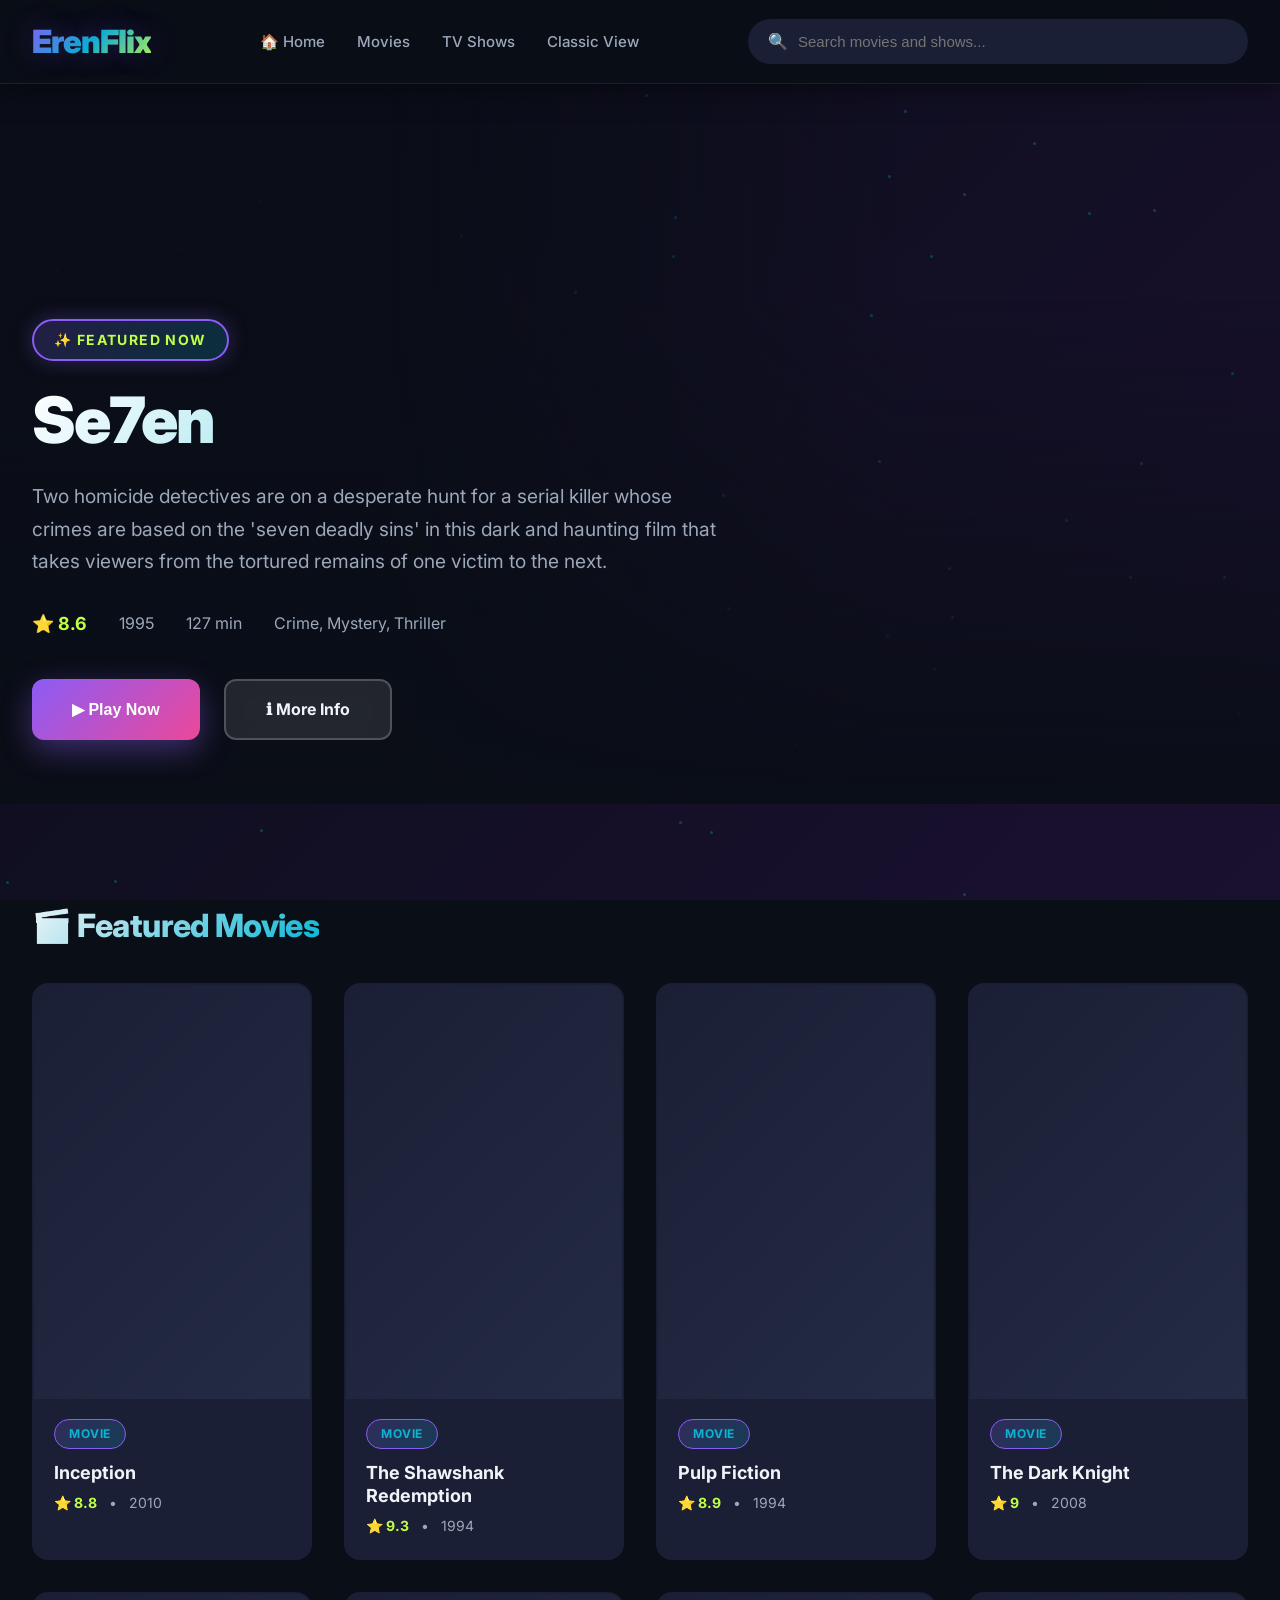
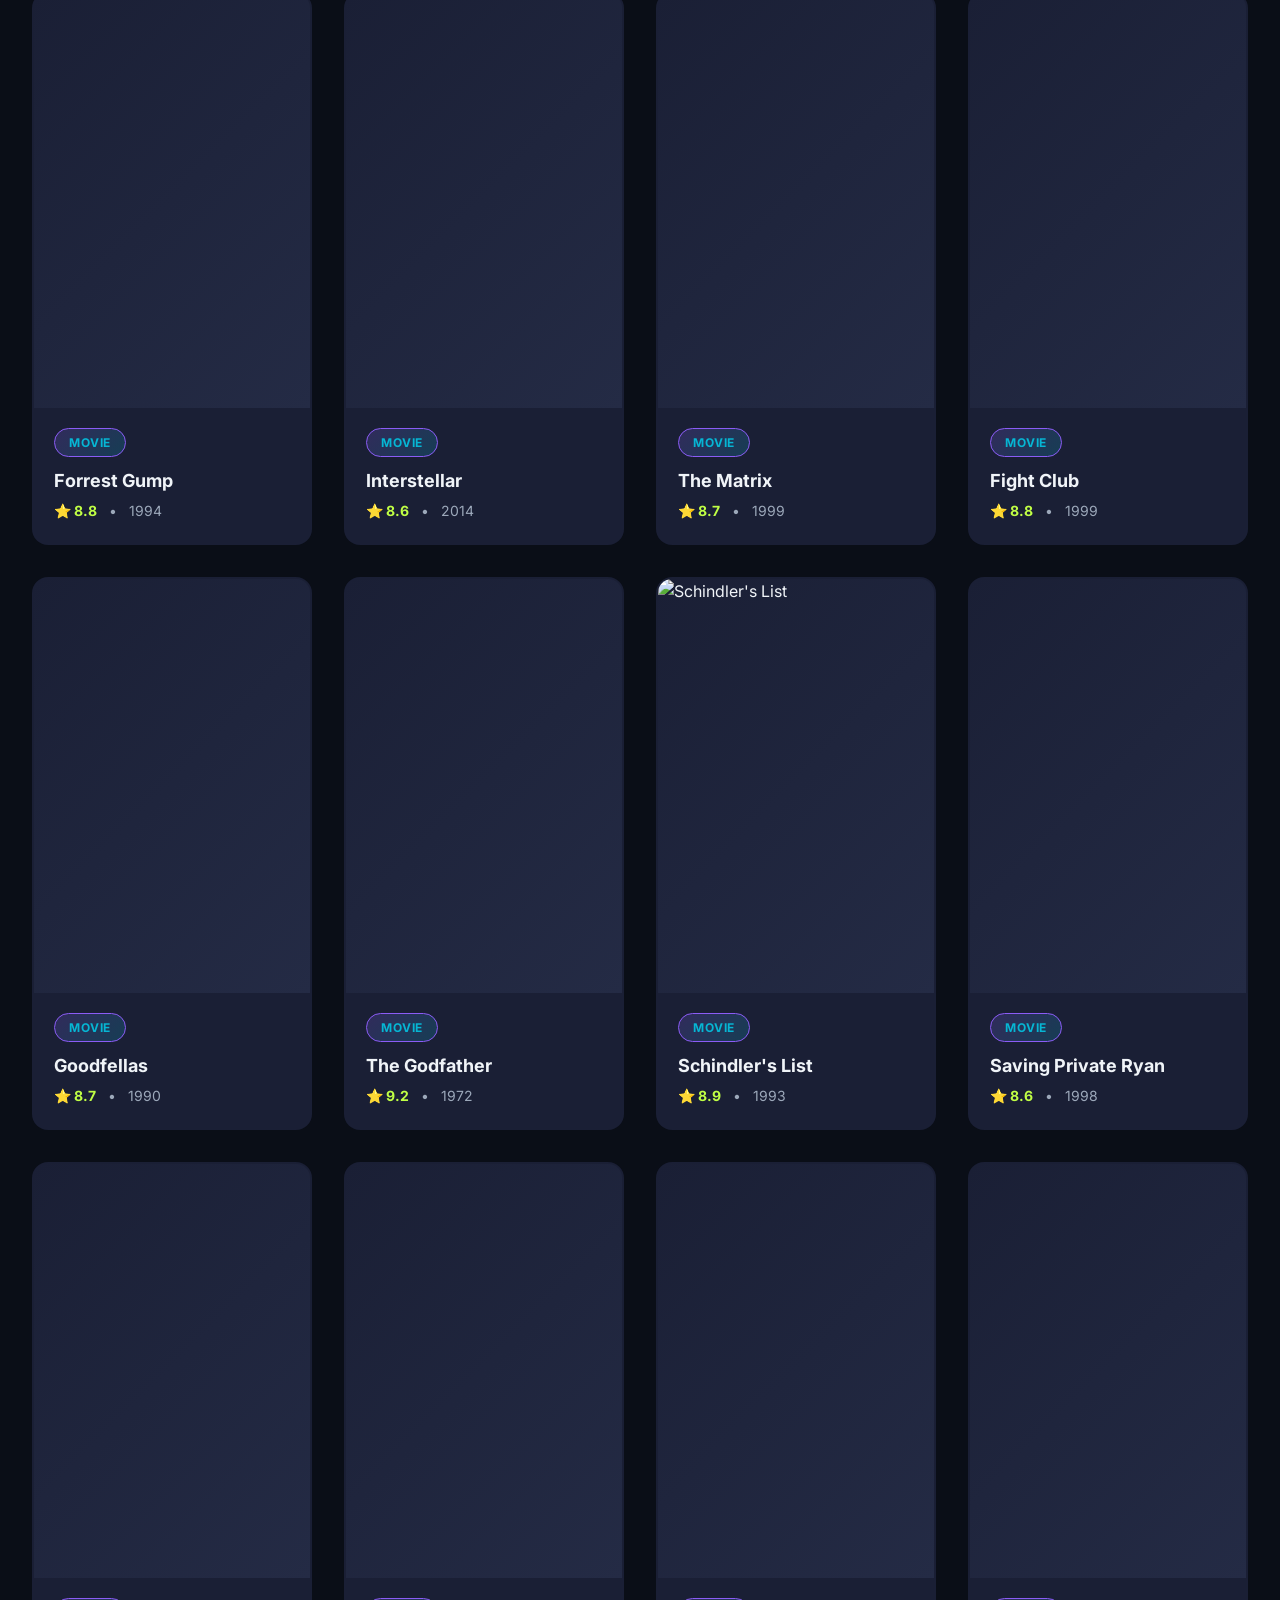
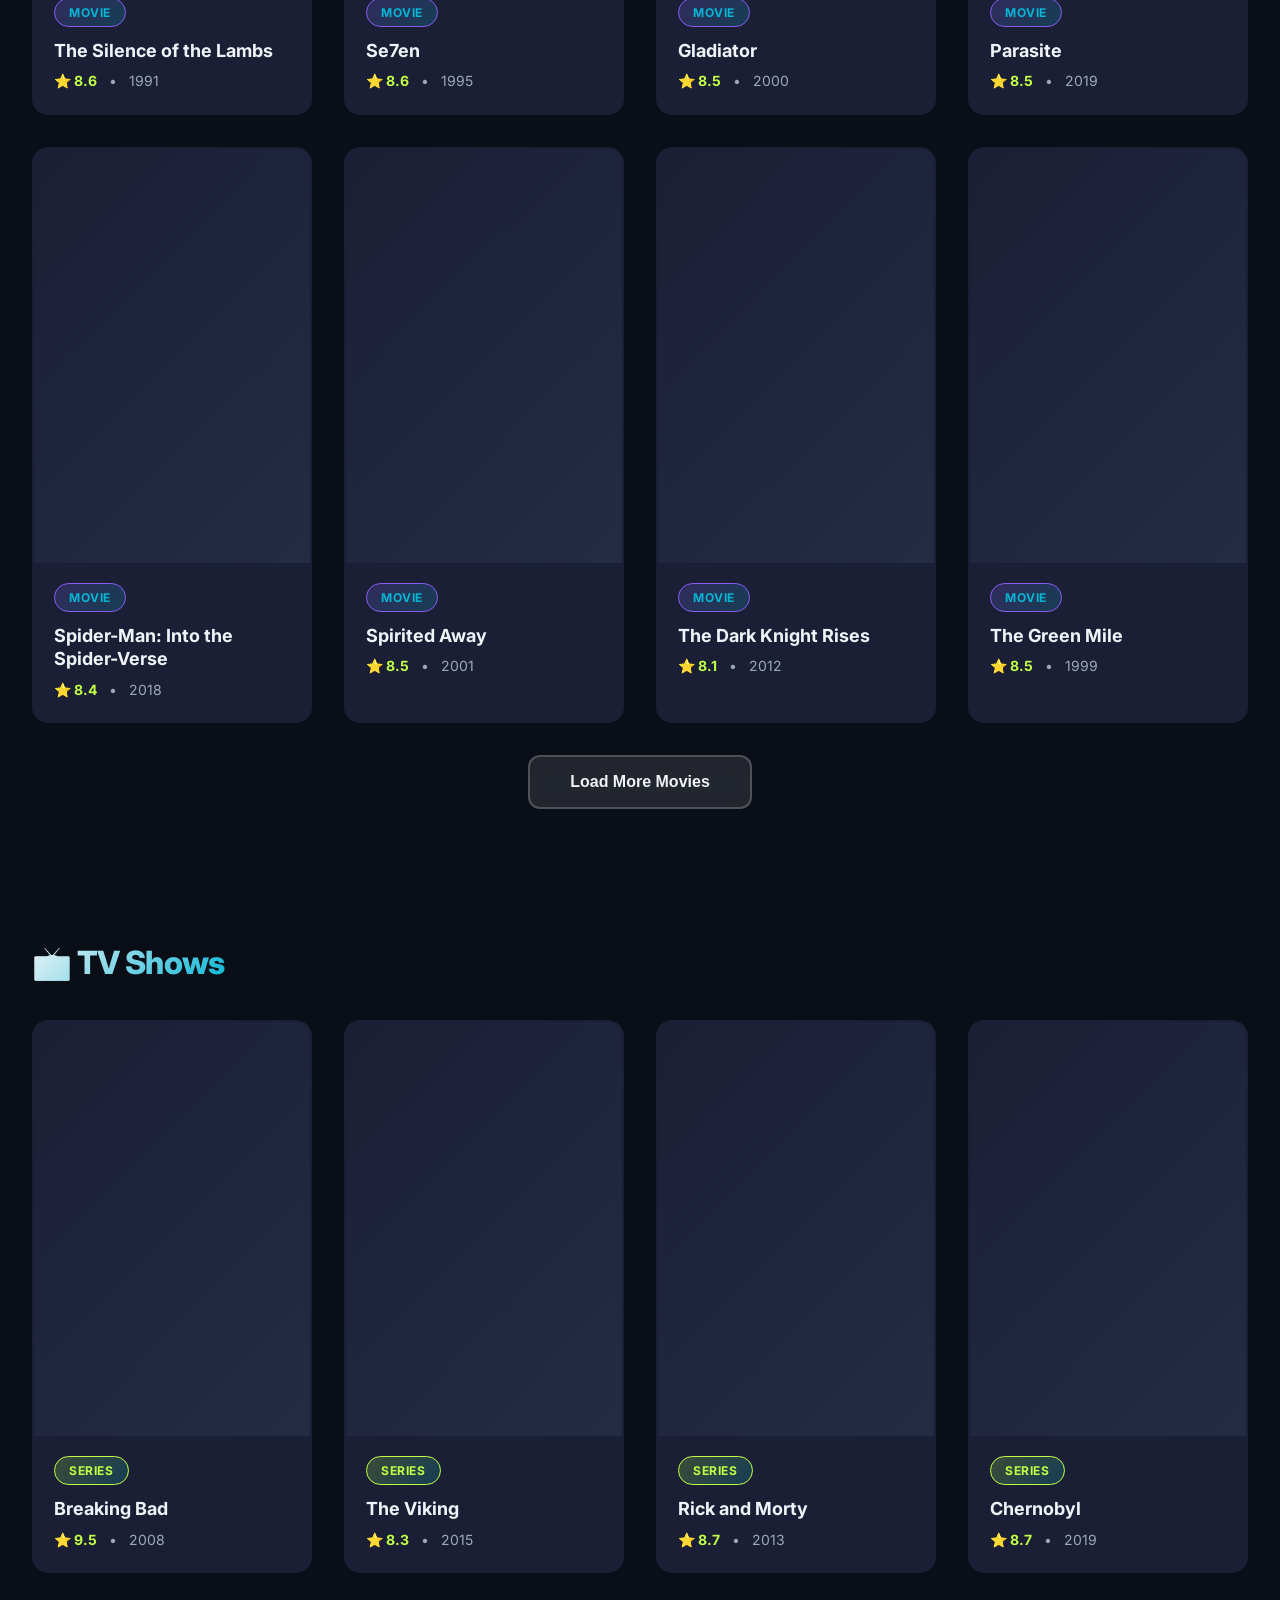
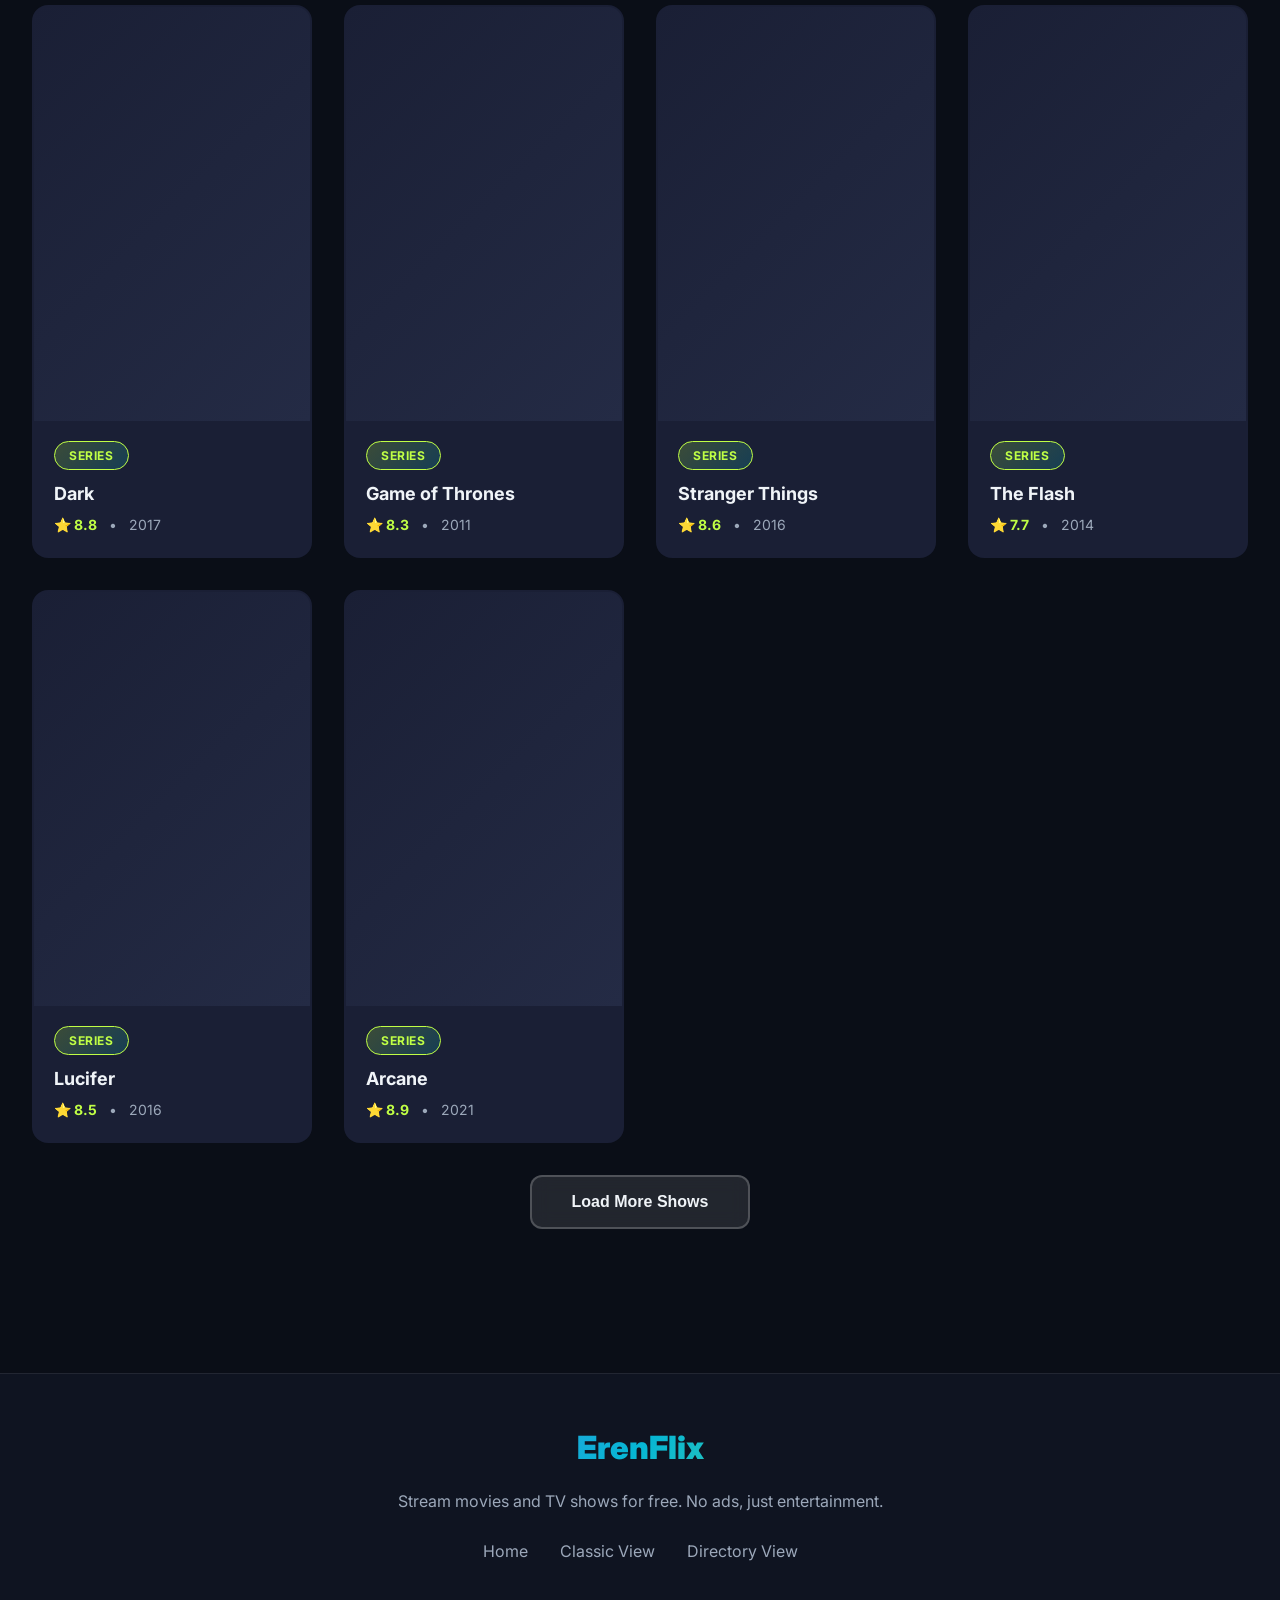
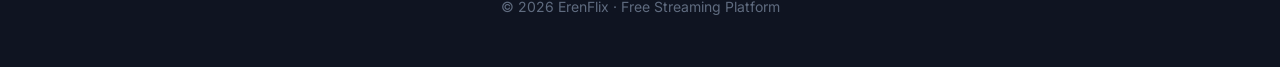
==== commit a5b0067e: "g" ====
--- a/docs/erenflix.html
+++ b/docs/erenflix.html
@@ -856,11 +856,17 @@
         </div>
     </footer>
 
+    <script src="data/library_generator.js"></script>
     <script>
         const TMDB_IMAGE_BASE = 'https://image.tmdb.org/t/p/';
         let allMovies = [];
         let allSeries = [];
         let featuredMovie = null;
+
+        // Pagination state
+        let displayedMovies = 0;
+        let displayedSeries = 0;
+        const ITEMS_PER_PAGE = 24;
 
         // Create particles
         function createParticles() {
@@ -879,60 +885,111 @@
         // Load data
         async function loadData() {
             try {
+                // Try determining if we have the large dataset
                 const [moviesRes, seriesRes] = await Promise.all([
                     fetch('data/movies_extended.json'),
                     fetch('data/series_extended.json')
                 ]);
 
-                allMovies = await moviesRes.json();
-                allSeries = await seriesRes.json();
-
-                featuredMovie = allMovies[0];
+                let loadedMovies = await moviesRes.json();
+                let loadedSeries = await seriesRes.json();
+
+                // If dataset is small (script failed), generate client-side expansion
+                if (loadedMovies.length < 100 && window.LibraryGenerator) {
+                    console.log('Expanding library client-side...');
+                    const generatedMovies = LibraryGenerator.generateMovies(1500, loadedMovies.length + 1);
+                    const generatedSeries = LibraryGenerator.generateSeries(500, loadedSeries.length + 1);
+
+                    allMovies = [...loadedMovies, ...generatedMovies];
+                    allSeries = [...loadedSeries, ...generatedSeries];
+                } else {
+                    allMovies = loadedMovies;
+                    allSeries = loadedSeries;
+                }
+
+                // Featured movie (random from top rated real movies)
+                const realMovies = allMovies.filter(m => m.overview && m.overview.length > 80);
+                const topRated = realMovies.filter(m => m.rating >= 8.0);
+                featuredMovie = topRated[Math.floor(Math.random() * topRated.length)] || allMovies[0];
+
                 renderHero();
-                renderMovies(allMovies);
-                renderSeries(allSeries);
+
+                // Initial render
+                loadMoreMovies();
+                loadMoreSeries();
+
+                // Add "Load More" buttons
+                setupLoadMore();
+
             } catch (error) {
                 console.error('Error loading data:', error);
             }
+        }
+
+        function setupLoadMore() {
+            // Add sentinel elements for infinite scroll or buttons
+            const movieGrid = document.getElementById('moviesGrid');
+            const seriesGrid = document.getElementById('seriesGrid');
+
+            const movieBtn = document.createElement('button');
+            movieBtn.className = 'btn btn-secondary';
+            movieBtn.style.margin = '2rem auto';
+            movieBtn.style.display = 'block';
+            movieBtn.textContent = 'Load More Movies';
+            movieBtn.onclick = loadMoreMovies;
+            movieGrid.after(movieBtn);
+
+            const seriesBtn = document.createElement('button');
+            seriesBtn.className = 'btn btn-secondary';
+            seriesBtn.style.margin = '2rem auto';
+            seriesBtn.style.display = 'block';
+            seriesBtn.textContent = 'Load More Shows';
+            seriesBtn.onclick = loadMoreSeries;
+            seriesGrid.after(seriesBtn);
+        }
+
+        function loadMoreMovies() {
+            const grid = document.getElementById('moviesGrid');
+            // If first load, clear loading spinner
+            if (displayedMovies === 0) grid.innerHTML = '';
+
+            const nextBatch = allMovies.slice(displayedMovies, displayedMovies + ITEMS_PER_PAGE);
+            if (nextBatch.length === 0) return;
+
+            nextBatch.forEach(movie => {
+                grid.appendChild(createCard(movie, 'movie'));
+            });
+            displayedMovies += nextBatch.length;
+        }
+
+        function loadMoreSeries() {
+            const grid = document.getElementById('seriesGrid');
+            if (displayedSeries === 0) grid.innerHTML = '';
+
+            const nextBatch = allSeries.slice(displayedSeries, displayedSeries + ITEMS_PER_PAGE);
+            if (nextBatch.length === 0) return;
+
+            nextBatch.forEach(show => {
+                grid.appendChild(createCard(show, 'series'));
+            });
+            displayedSeries += nextBatch.length;
         }
 
         // Render hero
         function renderHero() {
             if (!featuredMovie) return;
-
-            const backdropUrl = `${TMDB_IMAGE_BASE}original${featuredMovie.backdrop}`;
+            const backdropUrl = (featuredMovie.backdrop && featuredMovie.backdrop.startsWith('/'))
+                ? `${TMDB_IMAGE_BASE}original${featuredMovie.backdrop}`
+                : 'https://image.tmdb.org/t/p/original/s3TBrRGB1iav7gFOCNx3H31MoES.jpg';
+
             document.getElementById('heroBg').style.backgroundImage = `linear-gradient(to right, rgba(10,14,23,0.9) 30%, transparent 70%), url('${backdropUrl}')`;
-
             document.getElementById('heroTitle').textContent = featuredMovie.title;
             document.getElementById('heroDescription').textContent = featuredMovie.overview;
             document.getElementById('heroYear').textContent = featuredMovie.year;
-            document.getElementById('heroDuration').textContent = `${featuredMovie.runtime} min`;
+            document.getElementById('heroDuration').textContent = featuredMovie.runtime ? `${featuredMovie.runtime} min` : `${featuredMovie.seasons} seasons`;
             document.getElementById('heroGenre').textContent = featuredMovie.genres.join(', ');
             document.getElementById('heroRating').textContent = `⭐ ${featuredMovie.rating}`;
-
             document.getElementById('heroPlayBtn').onclick = () => openStream(featuredMovie, 'movie');
-        }
-
-        // Render movies
-        function renderMovies(movies) {
-            const grid = document.getElementById('moviesGrid');
-            grid.innerHTML = '';
-
-            movies.forEach(movie => {
-                const card = createCard(movie, 'movie');
-                grid.appendChild(card);
-            });
-        }
-
-        // Render series
-        function renderSeries(series) {
-            const grid = document.getElementById('seriesGrid');
-            grid.innerHTML = '';
-
-            series.forEach(show => {
-                const card = createCard(show, 'series');
-                grid.appendChild(card);
-            });
         }
 
         // Create card
@@ -940,15 +997,20 @@
             const card = document.createElement('div');
             card.className = 'content-card';
 
-            const posterUrl = `${TMDB_IMAGE_BASE}w500${item.poster}`;
+            // Handle both full paths and generated paths
+            let posterSrc = '';
+            if (item.poster && item.poster.startsWith('/')) {
+                posterSrc = `${TMDB_IMAGE_BASE}w500${item.poster}`;
+            } else {
+                // Fallback / generated
+                posterSrc = 'https://via.placeholder.com/500x750/1a1f35/9ca8ba?text=' + encodeURIComponent(item.title);
+            }
+
             const isSeries = type === 'series';
-
             card.innerHTML = `
                 <div class="card-poster">
-                    <img src="${posterUrl}" alt="${item.title}" onerror="this.src='data:image/svg+xml,%3Csvg xmlns=%22http://www.w3.org/2000/svg%22 width=%22500%22 height=%22750%22%3E%3Crect width=%22500%22 height=%22750%22 fill=%22%231a1f35%22/%3E%3Ctext x=%2250%25%22 y=%2250%25%22 dominant-baseline=%22middle%22 text-anchor=%22middle%22 font-family=%22Arial%22 font-size=%2240%22 fill=%22%239ca8ba%22%3E${item.title}%3C/text%3E%3C/svg%3E'">
-                    <div class="play-overlay">
-                        <div class="play-btn-icon">▶</div>
-                    </div>
+                    <img src="${posterSrc}" alt="${item.title}" loading="lazy" onerror="this.src='https://via.placeholder.com/500x750/1a1f35/9ca8ba?text=${encodeURIComponent(item.title)}'">
+                    <div class="play-overlay"><div class="play-btn-icon">▶</div></div>
                 </div>
                 <div class="card-content">
                     <span class="card-type ${isSeries ? 'series' : ''}">${isSeries ? 'Series' : 'Movie'}</span>
@@ -957,12 +1019,9 @@
                         <span class="card-rating">⭐ ${item.rating}</span>
                         <span>•</span>
                         <span>${item.year}</span>
-                        <span>•</span>
-                        <span>${isSeries ? item.seasons + ' seasons' : item.runtime + ' min'}</span>
                     </div>
                 </div>
             `;
-
             card.onclick = () => openStream(item, type);
             return card;
         }
@@ -970,71 +1029,60 @@
         // Open stream modal
         function openStream(item, type) {
             const modal = document.getElementById('streamModal');
-            const player = document.getElementById('player');
-            const modalTitle = document.getElementById('modalTitle');
-
-            modalTitle.textContent = item.title;
-
-            // VidSrc embed
-            let streamUrl;
-            if (type === 'movie') {
-                streamUrl = `https://vidsrc.xyz/embed/movie/${item.tmdb_id}`;
-            } else {
-                // For series, default to S01E01
-                streamUrl = `https://vidsrc.xyz/embed/tv/${item.tmdb_id}/1/1`;
-            }
-
-            player.src = streamUrl;
+            document.getElementById('modalTitle').textContent = item.title;
+            const streamUrl = type === 'movie'
+                ? `https://vidsrc.xyz/embed/movie/${item.tmdb_id}`
+                : `https://vidsrc.xyz/embed/tv/${item.tmdb_id}/1/1`;
+            document.getElementById('player').src = streamUrl;
             modal.classList.add('active');
         }
 
         // Close modal
         function closeModal() {
             const modal = document.getElementById('streamModal');
-            const player = document.getElementById('player');
-            player.src = '';
+            document.getElementById('player').src = '';
             modal.classList.remove('active');
         }
 
-        // Search functionality
+        // Search functionality with Debounce
+        let searchTimeout;
         document.getElementById('searchInput').addEventListener('input', (e) => {
+            clearTimeout(searchTimeout);
             const query = e.target.value.toLowerCase().trim();
 
-            if (!query) {
-                renderMovies(allMovies);
-                renderSeries(allSeries);
-                return;
-            }
-
-            const filteredMovies = allMovies.filter(movie =>
-                movie.title.toLowerCase().includes(query) ||
-                movie.director.toLowerCase().includes(query) ||
-                movie.overview.toLowerCase().includes(query) ||
-                movie.genres.some(g => g.toLowerCase().includes(query))
-            );
-
-            const filteredSeries = allSeries.filter(show =>
-                show.title.toLowerCase().includes(query) ||
-                show.creator.toLowerCase().includes(query) ||
-                show.overview.toLowerCase().includes(query) ||
-                show.genres.some(g => g.toLowerCase().includes(query))
-            );
-
-            renderMovies(filteredMovies);
-            renderSeries(filteredSeries);
+            searchTimeout = setTimeout(() => {
+                if (!query) {
+                    // Reset to initial pagination state
+                    displayedMovies = 0;
+                    displayedSeries = 0;
+                    loadMoreMovies();
+                    loadMoreSeries();
+                    return;
+                }
+
+                const filteredMovies = allMovies.filter(m =>
+                    m.title.toLowerCase().includes(query) ||
+                    m.year.toString().includes(query)
+                );
+                const filteredSeries = allSeries.filter(s =>
+                    s.title.toLowerCase().includes(query) ||
+                    s.year.toString().includes(query)
+                );
+
+                const moviesGrid = document.getElementById('moviesGrid');
+                moviesGrid.innerHTML = '';
+                filteredMovies.forEach(m => moviesGrid.appendChild(createCard(m, 'movie')));
+
+                const seriesGrid = document.getElementById('seriesGrid');
+                seriesGrid.innerHTML = '';
+                filteredSeries.forEach(s => seriesGrid.appendChild(createCard(s, 'series')));
+            }, 300);
         });
 
-        // Close modal on escape
-        document.addEventListener('keydown', (e) => {
-            if (e.key === 'Escape') closeModal();
-        });
-
-        // Close modal on outside click
-        document.getElementById('streamModal').addEventListener('click', (e) => {
-            if (e.target.id === 'streamModal') closeModal();
-        });
-
-        // Initialize
+        // Event Listeners
+        document.addEventListener('keydown', (e) => { if (e.key === 'Escape') closeModal(); });
+        document.getElementById('streamModal').addEventListener('click', (e) => { if (e.target.id === 'streamModal') closeModal(); });
+
         createParticles();
         loadData();
     </script>
